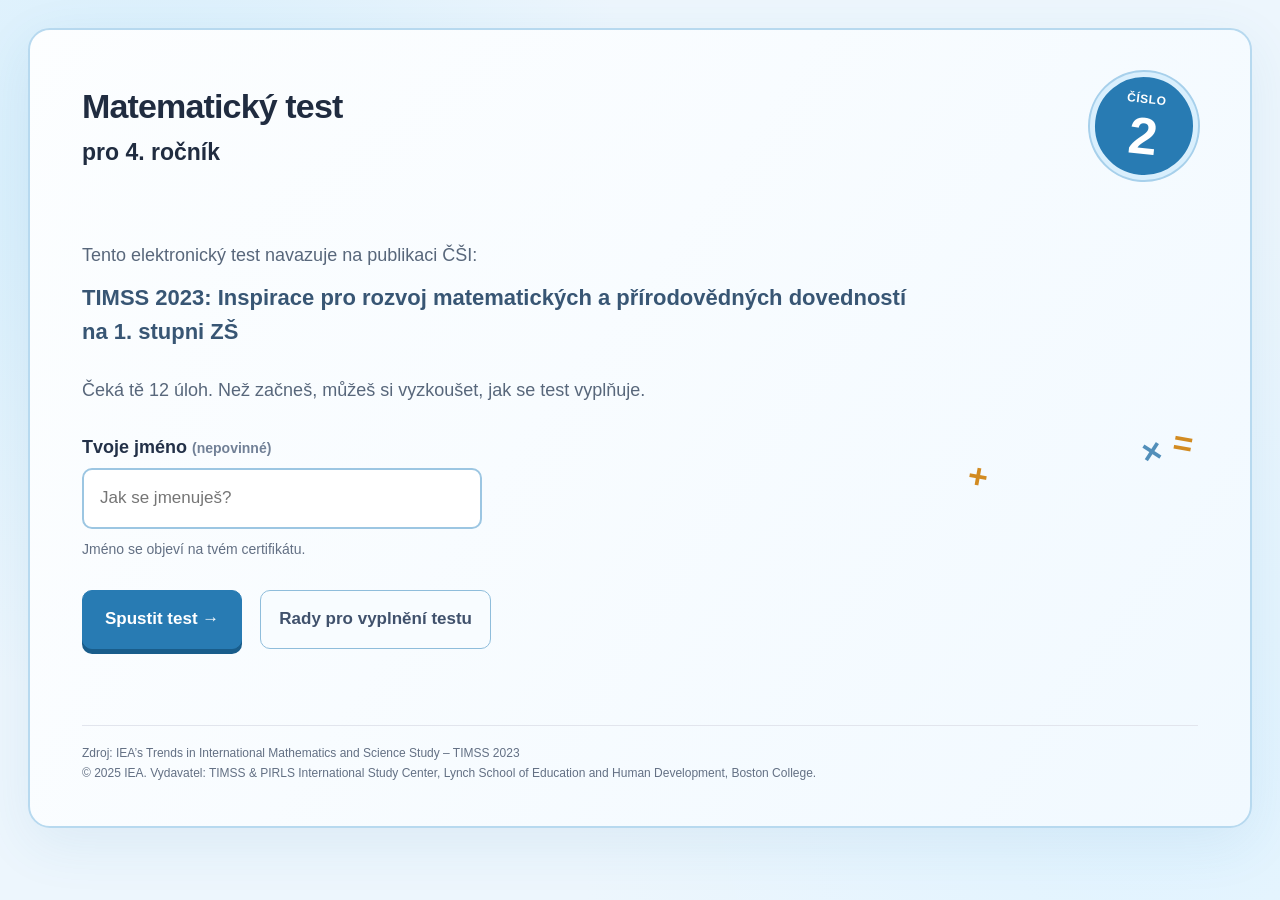
==== index.html @ 9079b196 "Publikovat matematický test 2 - verze 2 Úvod, 12 úloh, automatické vyhodnocení, upravený trénink, vy" ====
<!doctype html><html lang="cs"><head><meta charset="utf-8"><meta name="viewport" content="width=device-width,initial-scale=1"><title>Matematický test číslo 2 – úvod</title><link rel="stylesheet" href="common.css?v=2.1"><link rel="stylesheet" href="test.css?v=2.1"><link rel="stylesheet" href="v4.css?v=2.1"><link rel="stylesheet" href="v5.css?v=2.1"><link rel="stylesheet" href="v6.css?v=2.1"><link rel="stylesheet" href="v7.css?v=2.1"><link rel="stylesheet" href="test2.css?v=2.1"><link rel="stylesheet" href="v2.css?v=2.1"></head><body class="intro"><main class="start-card"><div class="intro-top"><div><h1>Matematický test<span class="grade-subtitle">pro 4. ročník</span></h1></div><span class="test-badge" aria-label="Test číslo 2"><span>ČÍSLO</span><strong>2</strong></span></div><div class="intro-content"><div><p class="intro-label">Tento elektronický test navazuje na publikaci ČŠI:</p><p class="publication-title">TIMSS 2023: Inspirace pro rozvoj matematických a přírodovědných dovedností na 1. stupni ZŠ</p><p class="lead">Čeká tě 12 úloh. Než začneš, můžeš si vyzkoušet, jak se test vyplňuje.</p><div class="name-entry"><label for="pupil-name">Tvoje jméno <span class="subtle">(nepovinné)</span></label><input id="pupil-name" type="text" maxlength="60" autocomplete="off" placeholder="Jak se jmenuješ?"><small>Jméno se objeví na tvém certifikátu.</small></div><div class="start-actions"><a class="primary" href="test.html">Spustit test →</a><a class="secondary" href="rady/index.html">Rady pro vyplnění testu</a></div></div><div class="intro-friend" aria-hidden="true"><span class="math-symbol symbol-plus">+</span><span class="math-symbol symbol-times">×</span><span class="math-symbol symbol-equals">=</span><img src="assets/zelvicka.png" alt=""></div></div><div class="source"><p>Zdroj: IEA’s Trends in International Mathematics and Science Study – TIMSS 2023<br>© 2025 IEA. Vydavatel: TIMSS &amp; PIRLS International Study Center, Lynch School of Education and Human Development, Boston College.</p></div></main><script src="profile.js?v=2.1"></script><script src="typography.js?v=2.1"></script></body></html>
---- common.css ----
:root{font-family:Arial,sans-serif;color:#233148;background:#f3f5fa;font-size:17px;--blue:#287bb3;--blue-dark:#185a86;--orange:#dd7b20;--unit:clamp(24px,3.1vw,42px)}*{box-sizing:border-box}body{margin:0;padding:0 28px 24px}button,input{font:inherit}button{cursor:pointer}button:disabled{cursor:not-allowed;opacity:.42}button:focus-visible,a:focus-visible,input:focus-visible,[tabindex]:focus-visible{outline:3px solid #e79523;outline-offset:4px}button{transition:background .15s,box-shadow .15s}button:hover:not(:disabled){filter:brightness(.96)}[hidden]{display:none!important}.masthead{max-width:1280px;margin:auto;min-height:92px;display:flex;align-items:center;justify-content:space-between;gap:16px}.brand{font-weight:750;color:#233148;text-decoration:none;font-size:21px;display:flex;gap:12px;align-items:center}.brand-mark{background:var(--blue);color:#fff;width:40px;height:40px;border-radius:12px;display:grid;place-items:center;font-size:27px}.practice{color:#637084;font-size:14px}.layout{max-width:1280px;margin:auto;display:grid;grid-template-columns:190px minmax(0,1fr);gap:24px}.rail-title{font-size:12px;letter-spacing:.1em;color:#788395;font-weight:bold}aside{padding:28px 12px}#steps{list-style:none;padding:0;margin:24px 0;display:grid;gap:12px}#steps button{display:flex;align-items:center;gap:12px;border:0;background:transparent;color:#667386;text-align:left;width:100%;padding:3px 0;font-size:14px;font-weight:bold}.circle{display:grid;place-items:center;flex-shrink:0;width:38px;height:38px;border:1px solid #cbd2df;background:#fff;border-radius:50%;font-size:16px}#steps button[aria-current=step]{color:var(--blue-dark)}#steps button[aria-current=step] .circle{background:var(--blue);border-color:var(--blue);color:white;box-shadow:0 0 0 5px #dceefb}.done .circle{background:#e8f4ee;border-color:#acd5be;color:#226342}.rail-note{font-size:13px;line-height:1.6;color:#788395;max-width:135px}.workspace{background:white;border:1px solid #dfe4ed;border-radius:22px;min-width:0;box-shadow:0 10px 40px #24324b08;overflow:hidden}main{min-height:570px;padding:44px 48px 36px;line-height:1.6}main:focus{outline:none}.eyebrow{color:var(--blue);font-size:13px;font-weight:bold;letter-spacing:.08em;text-transform:uppercase}h1{font-size:clamp(28px,3vw,37px);line-height:1.18;letter-spacing:-.025em;margin:12px 0 18px;color:#202c40}h2{font-size:21px;margin:8px 0 12px}p{margin:12px 0}.lead{font-size:19px;color:#58677b;max-width:670px}.welcome{display:grid;grid-template-columns:1.4fr 1fr;align-items:center;gap:20px;margin:24px 0}.welcome img{width:100%;max-width:290px;object-fit:contain}.welcome-list{padding-left:22px;color:#435168}.welcome-list li{padding:8px 0}.hint{background:#eef7fd;border-left:3px solid #80b9de;padding:14px 18px;border-radius:0 9px 9px 0;color:#355c77;font-size:15px;margin:22px 0}.exercise{border:1px solid #dce2eb;background:#fcfdff;border-radius:14px;padding:24px;margin-top:22px}.row{display:flex;gap:16px;align-items:center;flex-wrap:wrap}.clock{background:#25344c;color:white;padding:7px 14px;border-radius:8px;font:700 26px ui-monospace,monospace}.subtle{font-size:14px;color:#718096}.measure{width:calc(4 * var(--unit));height:20px;border-bottom:3px solid #287bb3;position:relative;margin:32px 0 16px 20px}.measure:before,.measure:after{content:'';position:absolute;bottom:-7px;height:12px;width:2px;background:#287bb3}.measure:before{left:0}.measure:after{right:0}.choice-group{display:grid;gap:12px;max-width:550px;border:0;padding:0;margin:18px 0}.choice-group legend{font-size:20px;font-weight:bold;padding-bottom:14px}.choice{cursor:pointer;border:2px solid #dce2eb;border-radius:10px;display:flex;gap:14px;align-items:center;padding:12px 16px;background:#fff}.choice:has(input:checked){border-color:var(--blue);background:#e6f3fc}.choice input{accent-color:var(--blue);width:20px;height:20px}.letter{font-weight:bold;color:var(--blue)}.primary,.secondary,.tool,.check{border-radius:10px;padding:11px 18px;border:1px solid #d7deea;background:#fff;color:#40516c;font-weight:bold}.primary,.check{background:var(--blue);border-color:var(--blue);color:white}.check{margin-top:16px}.secondary{background:white}.tool{font-size:14px;padding:10px 12px}.tool[aria-pressed=true]{background:#e4f2fc;border-color:#83b6d7;color:var(--blue-dark)}footer{border-top:1px solid #edf0f5;padding:20px 24px;display:flex;justify-content:space-between;gap:20px;background:#fafbfe;flex-wrap:wrap}.tools,.navigation{display:flex;gap:9px;align-items:center}.feedback{min-height:30px;margin:14px 0 0;font-weight:bold;font-size:15px;color:#3e7656}.feedback.error{color:#9b5618}.answer-wrap{display:flex;gap:15px;align-items:center;flex-wrap:wrap;margin:20px 0}.answer-box{min-width:150px;min-height:66px;border:2px solid #82b7d9;border-radius:10px;background:white;display:inline-flex;align-items:center;justify-content:center;padding:6px 12px}.answer-box:focus-within{border-color:var(--blue);box-shadow:0 0 0 3px #e4f2fc}.answer-box input{border:0;background:transparent;text-align:center;width:118px;font-size:26px;color:#24324b;outline:none;padding:5px}.answer-box input:focus{background:#edf7fe;border-radius:4px}.fraction{display:inline-flex;flex-direction:column;align-items:center;vertical-align:middle;font-size:23px;line-height:1.1;text-align:center;margin:0 5px}.fraction>span:first-child{border-bottom:2px solid currentColor;min-width:24px;padding:0 5px 4px}.fraction>span:last-child{padding-top:4px}.fraction-editor{display:flex;flex-direction:column}.fraction-editor input{height:37px;width:84px;font-size:23px;border-radius:0}.fraction-editor input:first-child{border-bottom:2px solid #27354b}.floating{position:fixed;z-index:20;border:1px solid #9abfd8;border-radius:13px;box-shadow:0 15px 40px #23314830;background:white}.floating-head{display:flex;justify-content:space-between;background:#e7f3fc;border-radius:13px 13px 0 0}.floating-head button{border:0;background:transparent;color:#245879;padding:10px;font-weight:bold;font-size:14px}.drag-handle{flex:1;text-align:left;cursor:move;touch-action:none}.floating-head>button:last-child{font-size:22px;padding:3px 13px}.keypad{width:270px;right:28px;top:220px}#pad-target{font-size:13px;margin:10px 15px;color:#657286}#keys{display:grid;grid-template-columns:repeat(4,1fr);gap:7px;padding:0 12px 12px}#keys button{border:1px solid #d4d9e4;background:#fafbfe;border-radius:8px;height:49px;font-size:24px;font-weight:bold;color:#2a3650}#keys button[data-key=ok]{grid-column:span 2;background:var(--blue);color:white;border-color:var(--blue)}#keys button[data-key=fraction]{font-size:20px}.ruler{width:calc(var(--unit) * 10.47619);left:36%;top:270px;background:#fffcf0eb;border-color:#d5b870}.ruler .floating-head{background:#fbefcc}.ruler .floating-head button{color:#685024}#ruler-body{transform-origin:center;touch-action:none;background:#fff3cde0;border:1px solid #d5b870;border-radius:4px}#ruler-scale{width:100%;display:block;overflow:visible}.ruler-controls{display:flex;align-items:center;gap:8px;padding:9px;background:#fffdf5;border-radius:0 0 13px 13px;font-size:12px}.ruler-controls label{display:flex;align-items:center;gap:6px;flex:1}.ruler-controls input{min-width:40px;width:100%;accent-color:#aa761c}.ruler-controls button{border:0;background:transparent;font-size:22px}.snail-exercise{margin-top:15px}.snail-line{position:relative;height:260px;max-width:670px;touch-action:pan-y}.track{position:absolute;left:4%;width:92%;top:108px;height:50px;overflow:visible}.drop-point{cursor:pointer}.drop-point .hit{fill:transparent}.drop-point:hover .hit,.drop-point:focus .hit{fill:#e4f2fc;stroke:#5e9fc9;stroke-width:2}.snail{position:absolute;width:96px;height:82px;border:2px solid transparent;border-radius:12px;background:transparent;touch-action:none;padding:0;cursor:grab;z-index:2;transform:translateX(-50%)}.snail img{height:64px;width:96px;object-fit:contain;pointer-events:none;display:block}.snail span{position:absolute;right:-3px;top:0;background:#fff;border:1px solid #c9cfda;border-radius:50%;width:25px;height:25px;display:grid;place-items:center;font-weight:bold;color:#25344c;font-size:14px}.snail.selected{border-color:#66a3cb;background:#eaf6ff66}.snail.dragging{cursor:grabbing;z-index:25;box-shadow:0 6px 25px #23314820}.snail[data-snail=S]{top:12px}.snail[data-snail=T]{top:173px}.star{color:#d89522}.drag-status{font-size:14px;color:#657286;min-height:22px}.finish-mark{display:grid;place-items:center;width:68px;height:68px;background:#e2f2fc;color:var(--blue);border-radius:50%;font-size:32px;margin:14px 0 22px}.summary-list{padding-left:23px;line-height:2}.sr-only{position:absolute;width:1px;height:1px;padding:0;margin:-1px;overflow:hidden;clip:rect(0,0,0,0);white-space:nowrap;border:0}@media(max-width:800px){body{padding:0 12px 16px}.masthead{min-height:80px}.practice{display:none}.layout{grid-template-columns:60px minmax(0,1fr);gap:8px}aside{padding:22px 5px}.rail-title,.rail-note,.step-name{display:none}#steps{margin:0;gap:17px}#steps button{justify-content:center}.circle{width:35px;height:35px}main{padding:26px 22px;min-height:540px}.welcome{grid-template-columns:1fr}.welcome img{max-width:180px;margin:auto}.welcome-list{font-size:16px}.lead{font-size:17px}footer{padding:14px;gap:12px}.tool span{display:none}.tool{font-size:23px;padding:7px 13px}.primary,.secondary{padding:10px 12px;font-size:15px}.exercise{padding:16px}.ruler{left:90px;top:220px}.keypad{right:10px;top:185px;width:246px}.snail{width:75px}.snail img{width:75px}.snail-line{height:270px}.brand{font-size:17px}.brand-mark{width:33px;height:33px}}@media(prefers-reduced-motion:reduce){*{transition:none!important}} 

/* Pravítko je přímo nástroj, bez vnějšího panelu. */
.ruler{background:#fff0b8e8;border:1px solid #c2a251;border-radius:5px;box-shadow:0 4px 12px #23314824;transform-origin:center;touch-action:none;user-select:none}
#ruler-scale{cursor:move;touch-action:none}
.ruler>button{position:absolute;bottom:3px;border:0;background:#ead492;color:#584823;border-radius:4px;width:27px;height:25px;line-height:1;font-size:22px;padding:0;touch-action:none}
#ruler-rotate{left:6px;cursor:grab}#ruler-close{right:6px}
.fraction-icon{display:inline-flex;flex-direction:column;align-items:center;justify-content:center;width:25px;height:34px;gap:3px;vertical-align:middle;color:inherit}
.fraction-icon>span{display:block;width:12px;height:10px;border:1.5px solid currentColor;border-radius:1px;background:#edf0f8}
.fraction-icon>i{display:block;width:23px;height:2px;min-height:2px;background:currentColor}
.inline-key{display:inline-flex;align-items:center;justify-content:center;padding:4px 8px;border:1px solid #b8bfd0;border-radius:7px;background:#fafbfe;vertical-align:middle;margin:2px 5px;color:#2a3650}
#keys button[data-key=fraction]{display:flex;align-items:center;justify-content:center}
---- test.css ----
.intro{padding:50px 22px}.start-card{max-width:940px;margin:auto;padding:54px;background:#fff;border:1px solid #dfe4ed;border-radius:22px;min-height:0}.start-card h1{font-size:clamp(28px,3vw,39px);max-width:790px}.intro-label{margin-top:25px;color:#58677b}.start-actions{display:flex;flex-wrap:wrap;gap:16px;margin:35px 0 20px}.start-actions a,.result-actions a{text-decoration:none;display:inline-block}.source{border-top:1px solid #e2e5ed;margin-top:46px;padding-top:23px;font-size:12px;color:#6c7686;line-height:1.6}.question-header{display:flex;justify-content:space-between;align-items:center;gap:12px}.qid{font-size:12px;color:#7d8898}.task-heading{font-size:28px}#timer{font:700 21px ui-monospace,monospace;color:#185a86;margin-left:8px}#steps{gap:7px;margin:15px 0}#steps .circle{width:34px;height:34px}#steps button{font-size:13px}.options{display:grid;gap:12px;margin:22px 0;max-width:590px}.choice .bubble{font-weight:bold;color:#287bb3;min-width:22px}.choice input{flex-shrink:0}.choice:has(input:checked){background:#e5f3fd}.frac{display:inline-flex;flex-direction:column;vertical-align:middle;text-align:center;line-height:1.1;font-size:23px;margin:0 5px}.frac span:first-child{border-bottom:2px solid;padding-bottom:4px}.frac span:last-child{padding-top:4px}.cards{display:flex;gap:7px;margin:20px 0}.cards span{padding:13px;border:1px solid #bec7d7;border-radius:5px}.figure{display:block;max-width:100%;object-fit:contain}.angles{width:200px;margin:12px auto 20px}.box{width:100px;margin:12px auto}.fruit{width:514px;margin:18px 0}.nets img{max-width:100%;width:200px}.nets .choice>span:last-child{min-width:0}.angle-table{border-collapse:collapse;width:100%;margin:22px 0}.angle-table th{font-size:14px;padding:10px}.angle-table td{padding:5px;text-align:center}.angle-table .choice{padding:10px;justify-content:center;gap:6px}.example{background:#eef0f6}.example .bubble{display:block;color:#185a86}.sub{color:#287bb3;font-size:21px;margin-right:8px}textarea{display:block;font:inherit;width:100%;max-width:480px;min-height:115px;border:2px solid #82b7d9;border-radius:10px;padding:12px;resize:vertical;margin-top:10px}.test-note{text-align:center;color:#758194;font-size:13px}.test-snail-board{position:relative;width:100%;max-width:760px;margin:20px auto}.test-snail-board svg{display:block;width:100%;height:auto}.test-snail{position:absolute;width:100px;height:86px;transform:translateX(-50%);padding:0;background:transparent;border:2px solid transparent;border-radius:10px;touch-action:none;cursor:grab;z-index:2}.test-snail img{width:100%;height:100%;object-fit:contain;pointer-events:none}.test-snail span{position:absolute;right:0;top:0;background:#fff;border:1px solid #bbc5d3;border-radius:50%;width:25px;height:25px;display:grid;place-items:center;font-weight:bold;color:#30425b}.test-snail.selected{border-color:#78acd1;background:#e8f5ff55}.test-snail.dragging{z-index:30;cursor:grabbing;background:#e8f5ff88}.test-snail:disabled{opacity:1}.test-point{cursor:pointer}.test-point:hover circle:first-child,.test-point:focus circle:first-child{fill:#c8e7fb80;stroke:#528fba;stroke-width:2}.review-answer{margin-top:28px;border-left:4px solid #6d997d;background:#f0f8f3;padding:18px;border-radius:0 10px 10px 0}.percent{font-size:62px;font-weight:bold;color:#287bb3}.result-stats{display:flex;gap:30px;flex-wrap:wrap}.result-table{width:100%;border-collapse:collapse;margin:24px 0}.result-table td,.result-table th{border-bottom:1px solid #e3e7ef;padding:9px;text-align:left}.result-table button{font-size:14px;padding:6px 10px}dialog{max-width:520px;border:1px solid #95bddb;border-radius:18px;padding:28px;color:#26324a}dialog::backdrop{background:#1b223966}.navigation{flex-wrap:wrap}#finish{font-size:14px}#pad-toggle{font-size:14px}.keypad{z-index:50}#question{min-height:600px}.result-actions{margin-top:20px}@media(max-width:800px){.intro{padding:20px 12px}.start-card{padding:28px 22px}.masthead .practice{display:block;font-size:12px}.masthead{flex-wrap:wrap;padding:12px 0}.brand{font-size:16px}#question{padding:25px 18px}.angle-table th{font-size:12px;padding:5px}.angle-table .choice{padding:5px;gap:2px}.angle-table input{width:16px;height:16px}.test-snail{width:70px;height:60px}.cards{gap:3px}.cards span{padding:9px}.test-snail-board{min-width:300px}.task-heading{font-size:24px}#question{overflow-x:auto}.navigation{gap:6px}.result-stats{gap:4px}.source{font-size:12px}}@media print{body{padding:0;background:white}.masthead,aside,footer,.test-note,.floating,dialog,.result-actions,.result-table button{display:none!important}.layout{display:block}.workspace{border:0;box-shadow:none}#question{padding:0;min-height:0}.result-table td,.result-table th{font-size:12px;padding:5px}.percent{font-size:40px}.result{break-inside:avoid}}
.intro{background:radial-gradient(circle at 10% 20%,#d5eefc 0,transparent 38%),radial-gradient(circle at 90% 85%,#e0f3ff 0,transparent 42%),#edf6fd;min-height:100vh;padding:30px 22px}.start-card{max-width:1100px;padding:32px 42px;background:linear-gradient(125deg,#ffffffeb,#f1f9ff);border:2px solid #b7d9ef;box-shadow:0 16px 55px #2b75a817;position:relative;overflow:hidden}.intro-top{display:flex;justify-content:space-between;align-items:center;gap:18px}.test-badge{width:116px;height:116px;border-radius:50%;background:#287bb3;color:white;display:flex;flex-direction:column;justify-content:center;align-items:center;border:6px solid #d9effd;box-shadow:0 0 0 2px #a7d0eb;flex-shrink:0;transform:rotate(6deg)}.test-badge>span{font-size:12px;font-weight:bold;letter-spacing:.05em}.test-badge strong{font-size:57px;line-height:1.05}.intro-content{display:grid;grid-template-columns:minmax(0,1fr) 230px;align-items:center;gap:26px}.start-card h1{font-size:clamp(27px,2.7vw,36px)}.intro-label{margin-top:10px}.intro-friend{position:relative;padding-top:35px}.intro-friend img{width:100%;display:block;transform:rotate(-5deg)}.math-symbol{position:absolute;color:#528fba;font-size:34px;font-weight:bold}.symbol-plus{left:4%;top:5px;color:#d28b21;transform:rotate(10deg)}.symbol-times{right:15%;top:-20px;transform:rotate(-12deg)}.symbol-equals{right:2%;bottom:-18px;color:#d28b21;transform:rotate(10deg)}.source{margin-top:30px;padding-top:18px}.start-actions{margin-top:27px;gap:12px}.start-actions .primary{box-shadow:0 5px 0 #195d8b;padding:14px 22px}.start-actions .secondary{background:#f8fcff;border-color:#8fbddb;padding:14px 18px}.small-test-number{background:#e2f2fc;border-radius:15px;padding:4px 9px;color:#185a86;font-size:14px}.results-view .layout{display:block;max-width:1100px}.results-view aside,.results-view footer,.results-view .test-note{display:none}.results-view .masthead{min-height:65px;max-width:1100px}.results-view #question{padding:22px 28px;min-height:0;overflow:visible}.result-top{display:flex;justify-content:space-between;align-items:center;gap:20px}.result-top h1{font-size:26px;margin:8px 0 10px;max-width:560px}.result-numbers{display:flex;align-items:center;gap:17px;flex-shrink:0}.result-numbers .percent{font-size:43px;line-height:1.1}.result-numbers b{font-size:17px}.results-hint{font-size:14px;color:#657589;margin:8px 0 14px}.result-grid{display:grid;grid-template-columns:repeat(2,minmax(0,1fr));gap:8px 14px}.result-item{border:1px solid #d5e1eb;border-radius:10px;background:#fbfdff;display:flex;align-items:center;justify-content:space-between;text-align:left;padding:9px 12px;gap:10px;min-height:51px;color:#26394e;font-size:14px}.result-item:hover{border-color:#74acd1;background:#f0f8fe}.result-question{display:flex;align-items:center;gap:10px;font-weight:bold;white-space:nowrap}.result-index{width:27px;height:27px;background:#e6f2fa;color:#1f6390;border-radius:50%;display:grid;place-items:center}.result-detail{margin-left:auto;display:flex;align-items:center;gap:7px;flex-wrap:wrap;justify-content:flex-end}.status{display:inline-block;padding:4px 9px;border-radius:7px;border:1.5px solid;font-size:13px;font-weight:bold;white-space:nowrap}.status.correct{color:#246340;border-color:#4f956c;background:#edf8f0}.status.incorrect{color:#a33333;border-color:#cb6868;background:#fff1f1}.status.partial{color:#7e590d;border-color:#c69a3a;background:#fff8e6}.sub-results{display:flex;gap:5px;font-size:12px}.sub-results>span{border:1px solid;border-radius:4px;padding:1px 4px}.sub-results .correct{color:#246340}.sub-results .incorrect{color:#a33333}.item-points{font-weight:bold;white-space:nowrap;margin-left:3px}.result-actions{margin-top:18px;gap:10px}.result-actions .primary,.result-actions .secondary{padding:9px 14px;font-size:14px}@media(max-width:900px){.intro-content{grid-template-columns:1fr 150px}.result-item{padding:8px;gap:6px}.result-question{gap:6px}.result-index{display:none}.result-detail{gap:4px}.status{font-size:12px;padding:3px 6px}}@media(max-width:650px){.start-card{padding:24px}.test-badge{width:88px;height:88px;border-width:4px}.test-badge strong{font-size:43px}.test-badge>span{font-size:10px}.intro-content{grid-template-columns:1fr}.intro-friend{max-width:160px;justify-self:center;padding:10px}.start-card h1{font-size:27px}.intro-friend .math-symbol{font-size:24px}.result-top{align-items:flex-start;flex-direction:column;gap:4px}.result-top h1{font-size:23px}.result-grid{grid-template-columns:1fr}.results-view #question{padding:20px 15px}.result-index{display:grid}.result-question{gap:10px}.result-numbers .percent{font-size:35px}.status{font-size:13px}.source{margin-top:24px}.result-actions{align-items:stretch;flex-direction:column}}@media print{.results-view .masthead{display:none}.results-view #question{padding:0}.result-grid{grid-template-columns:repeat(2,minmax(0,1fr));gap:6px}.result-item{break-inside:avoid;font-size:12px;padding:7px;min-height:0}.status{font-size:11px}.result-index{display:none}.result-top h1{font-size:22px}.result-actions,.results-hint{display:none!important}.status{print-color-adjust:exact;-webkit-print-color-adjust:exact}}
---- v4.css ----
.name-entry{margin:20px 0}.name-entry label{display:block;font-weight:bold}.name-entry input{width:min(100%,340px);padding:11px 14px;border:2px solid #9cc6e2;border-radius:10px;margin-top:6px;background:#fff}.name-entry small{display:block;color:#637084;font-size:13px;margin-top:5px}
.pad-help{font-size:12px;line-height:1.4;margin:2px 13px 12px;color:#40516c}.pad-help .fraction-icon{width:17px;height:24px}.pad-help .fraction-icon span{width:11px;height:7px}#keys button[data-key=clear]{font-size:12px;grid-column:span 2;height:34px}#keys button[data-key=ok]{grid-column:span 2}
.track-snail.unplaced:not(.dragging) .snail-arrow{visibility:hidden}
.snail-track{position:relative;width:100%;max-width:850px;margin:12px auto;aspect-ratio:560/340;user-select:none}.snail-track>svg{display:block;width:100%;height:100%;overflow:visible}.landing{fill:#eef8ff;stroke:#9ac4df;stroke-width:1;stroke-dasharray:3 3}.landing.T{fill:#fff5ec;stroke:#e3b48f}.landing.candidate{fill:#b4e1ff;stroke:#14639b;stroke-width:3;stroke-dasharray:none}.landing.T.candidate{fill:#ffd6b4;stroke:#b35d25}.landing-control{position:absolute;transform:translate(-50%,-50%);width:7.14%;height:20%;padding:0;border:0;border-radius:10px;background:transparent}.landing-control:hover,.landing-control:focus-visible{background:#70b8e433}.landing-control.T:hover,.landing-control.T:focus-visible{background:#e79b5033}.track-snail{position:absolute;transform:translate(-50%,-50%);width:9%;height:20%;border:0;border-radius:10px;padding:0;background:transparent;cursor:grab;touch-action:none;z-index:3}.track-snail img{width:100%;height:100%;object-fit:contain;pointer-events:none}.snail-letter{position:absolute;right:0;top:0;font-size:12px;font-weight:bold;background:white;border:1px solid #a9bfd0;border-radius:50%;width:18px;height:18px;display:grid;place-items:center}.track-snail.dragging{cursor:grabbing;z-index:4;filter:drop-shadow(0 3px 4px #2346)}.snail-arrow{position:absolute;width:40%;height:47%;left:30%;stroke:#287bb3;stroke-width:2.5;fill:none;pointer-events:none}.S .snail-arrow{top:100%}.T .snail-arrow{bottom:100%;stroke:#b6602f}.track-snail:disabled{opacity:1}.landing-control:disabled{opacity:1}
.snail-help{display:flex;align-items:center;gap:12px;border:2px solid #94c7e7;border-radius:14px;background:#f0f9ff;color:#205477;padding:8px 18px;font-weight:bold;margin:20px 0}.snail-help img{width:75px;height:58px;object-fit:contain}.lesson-dialog{max-width:850px;width:calc(100% - 30px);max-height:90vh;overflow:auto}.lesson-close{float:right}.lesson-content{clear:both;line-height:1.55}.lesson-content h2{font-size:25px;color:#185a86}.lesson-content svg{max-width:100%;height:auto}.lesson-panels{display:grid;grid-template-columns:repeat(3,1fr);gap:12px}.lesson-card{border-radius:15px;padding:15px;background:#eef8ff;border:1px solid #c4e0f3;text-align:center}.lesson-card h3{font-size:17px;margin:5px 0}.lesson-card p{font-size:15px}.big-number{font-size:46px;letter-spacing:.12em;font-weight:bold;text-align:center}.hundreds{color:#9c4714;background:#ffdeb2;border-radius:8px;padding:2px 8px}.number-stones{display:flex;gap:8px;flex-wrap:wrap;margin:14px 0}.number-stones span{padding:10px;border:2px solid #d1d9e4;border-radius:14px;font-weight:bold;background:#fff}.number-stones .even{background:#ddf2e6;border-color:#82b89a;color:#1c5d38}.lesson-answer{padding:14px;background:#e7f4eb;border-radius:12px;color:#215739}.pairs{font-size:27px;letter-spacing:5px}.certificate{display:none}
@media(max-width:650px){.lesson-panels{grid-template-columns:1fr}.lesson-card svg{max-height:140px}.snail-letter{font-size:10px;width:15px;height:15px}.snail-track{min-width:290px}.snail-help{font-size:14px}}
@media print{
 @page{size:A4 portrait;margin:14mm}
 html,body{background:white!important;margin:0!important;padding:0!important;font-family:Arial,sans-serif;color:#233148}
 body>*:not(#certificate){display:none!important}
 #certificate{display:block!important;box-sizing:border-box;width:100%;height:265mm;max-height:265mm;padding:13mm 12mm;border:2px solid #287bb3;border-radius:0;overflow:visible;background:white;break-inside:avoid;print-color-adjust:exact;-webkit-print-color-adjust:exact;text-align:center}
 .cert-top{font-size:13pt;color:#287bb3;letter-spacing:2px;text-transform:uppercase}.cert-title{font-size:38pt;color:#185a86;margin:8mm 0 2mm;font-weight:bold}.cert-subtitle{font-size:18pt;margin:0 0 5mm}.cert-snail{width:44mm;height:35mm;object-fit:contain;margin:2mm auto}.cert-name{font-size:23pt;line-height:1.2;overflow-wrap:anywhere;max-width:150mm;margin:4mm auto 2mm;min-height:12mm}.cert-name.blank{border-bottom:1px dashed #7794ad;width:125mm}.cert-label{font-size:11pt;color:#607489}.cert-stats{display:flex;justify-content:center;gap:13mm;margin:7mm 0;padding:5mm 0;border-top:1px solid #b8d6ea;border-bottom:1px solid #b8d6ea}.cert-stats strong{display:block;font-size:25pt;color:#185a86}.cert-stats span{font-size:11pt}.cert-grade{font-size:20pt;font-weight:bold;margin:5mm 0}.cert-message{font-size:12pt;line-height:1.5;max-width:140mm;margin:4mm auto}.cert-bottom{margin-top:8mm;font-size:11pt;color:#526c82}.cert-stars{font-size:22pt;color:#cb9226;letter-spacing:10px;margin-top:6mm}
}

@media screen {
body.certificate-preview{padding:24px;background:#eaf3fa}.certificate-preview>*:not(#certificate):not(#certificate-tools){display:none!important}#certificate-tools{max-width:182mm;margin:0 auto 20px}#certificate-tools button{margin:0 10px 10px 0}
 .certificate-preview #certificate{display:block!important;box-sizing:border-box;width:182mm;max-width:100%;height:auto;min-height:265mm;padding:13mm 12mm;border:2px solid #287bb3;border-radius:0;overflow:visible;background:white;break-inside:avoid;text-align:center}
 .cert-top{font-size:13pt;color:#287bb3;letter-spacing:2px;text-transform:uppercase}.cert-title{font-size:38pt;color:#185a86;margin:8mm 0 2mm;font-weight:bold}.cert-subtitle{font-size:18pt;margin:0 0 5mm}.cert-snail{width:44mm;height:35mm;object-fit:contain;margin:2mm auto}.cert-name{font-size:23pt;line-height:1.2;overflow-wrap:anywhere;max-width:150mm;margin:4mm auto 2mm;min-height:12mm}.cert-name.blank{border-bottom:1px dashed #7794ad;width:125mm}.cert-label{font-size:11pt;color:#607489}.cert-stats{display:flex;justify-content:center;gap:13mm;margin:7mm 0;padding:5mm 0;border-top:1px solid #b8d6ea;border-bottom:1px solid #b8d6ea}.cert-stats strong{display:block;font-size:25pt;color:#185a86}.cert-stats span{font-size:11pt}.cert-grade{font-size:20pt;font-weight:bold;margin:5mm 0}.cert-message{font-size:12pt;line-height:1.5;max-width:140mm;margin:4mm auto}.cert-bottom{margin-top:8mm;font-size:11pt;color:#526c82}.cert-stars{font-size:22pt;color:#cb9226;letter-spacing:10px;margin-top:6mm}
.certificate-preview #certificate{margin:auto;box-shadow:0 8px 35px #1c507b1a}.cert-name{overflow-wrap:anywhere}
}
---- v5.css ----
/* Version 5: use available space without clipping content or shrinking controls. */
@media screen {
 body{padding-bottom:16px}.masthead{min-height:64px}.layout{gap:20px}main,#question{min-height:0;padding:26px 32px;line-height:1.5}footer{padding:14px 22px;gap:12px}
 aside{padding-top:20px}.task-heading{margin:9px 0 14px}.test-note{margin:10px 0 0}
 .intro{padding:24px 22px}.start-card{padding:26px 36px;max-width:1100px}.start-card h1{font-size:34px;margin:0 0 5px}.intro-year{margin:0;color:#58677b;font-size:17px}.test-badge{width:94px;height:94px;border-width:5px}.test-badge strong{font-size:46px}.intro-content{grid-template-columns:minmax(0,1fr) 190px;gap:30px;margin-top:15px}.intro-label{font-size:15px;margin:0 0 6px}.publication-title{font-size:18px;font-weight:bold;line-height:1.45;margin:0 0 20px;color:#385674}.start-card .lead{font-size:17px;line-height:1.5;margin:0 0 16px}.name-entry{margin:16px 0}.name-entry label{font-size:16px}.name-entry input{padding:10px 12px}.start-actions{margin:20px 0 8px;gap:12px}.source{margin-top:20px;padding-top:12px;font-size:12px;line-height:1.55;color:#637084}.source p{margin:0}.intro-friend{padding-top:12px}
 .tutorial #content{padding:22px 30px}.tutorial h1{font-size:30px;margin:8px 0 12px}.tutorial .lead{font-size:17px;margin:10px 0;line-height:1.5}.tutorial .exercise{padding:16px 20px;margin-top:14px}.tutorial .hint{margin:14px 0 0;padding:10px 14px}.tutorial .check{margin-top:8px}.tutorial .feedback{margin:8px 0 0;min-height:24px}.tutorial .choice-group{grid-template-columns:repeat(2,minmax(0,1fr));max-width:none;gap:10px;margin:0 0 6px}.tutorial .choice-group legend{padding-bottom:12px}.tutorial .choice{min-height:48px;padding:10px 14px}.tutorial .answer-wrap{margin:12px 0}.tutorial .welcome{margin:14px 0}.tutorial .welcome img{max-width:210px}.tutorial .welcome-list li{padding:5px 0}.tutorial .summary-list{line-height:1.7}.tutorial .finish-mark{width:48px;height:48px;margin:10px 0;font-size:26px}
 .tutorial #content[data-step="4"] .exercise{max-width:540px}.tutorial #content[data-step="4"] .hint{font-size:15px;line-height:1.5}.tutorial #content[data-step="4"] .inline-key{padding:1px 6px}.tutorial #content[data-step="4"] .lead{max-width:720px}
 .tutorial #content[data-step="5"] .snail-track{max-width:455px;margin:0 auto}.tutorial .snail-exercise>p:first-child{margin:0}.tutorial .drag-status{margin:0;font-size:13px}.tutorial #content[data-step="5"] .exercise{padding:12px 18px}.tutorial #content[data-step="5"] .lead{margin:8px 0}.tutorial #content[data-step="5"] .subtle{line-height:1.4;margin:10px 0 0}.tutorial #content[data-step="5"] .check{margin-top:5px}
 #question[data-page="8"] .snail-track{max-width:560px;margin:0 auto}#question[data-page="8"] p{margin:10px 0}#question[data-page="8"] .subtle{line-height:1.4}
 .lesson-dialog{padding:20px 24px;max-height:calc(100dvh - 32px)}.lesson-close{position:sticky;top:0;z-index:2;background:#fff}.lesson-content{line-height:1.45}.lesson-content h2{margin:8px 0 12px}.lesson-content p{margin:10px 0}.lesson-answer{padding:12px}.lesson-panels .lesson-card{padding:12px}
 .juice-steps{display:grid;grid-template-columns:repeat(3,minmax(0,1fr));gap:16px;margin:18px 0}.juice-step{position:relative;background:#fff8e9;border:1px solid #edd19e;border-radius:14px;padding:12px;text-align:center}.juice-step:not(:last-child)::after{content:'→';position:absolute;right:-16px;top:48%;color:#866328;font-size:22px;z-index:1}.juice-step h3{font-size:17px;line-height:1.4;min-height:48px;margin:0 0 8px}.juice-equation{display:flex;align-items:center;justify-content:center;gap:4px;min-height:174px}.juice-jug{width:84px;flex:0 1 84px;min-width:0;height:160px!important}.juice-sign{font-size:24px;color:#936725}.juice-step p{font-size:15px}.juice-step .frac{font-size:21px}
}
@media screen and (min-width:1000px){
 #question[data-page="8"]{padding-top:22px;padding-bottom:18px}#question[data-page="8"] p{margin:6px 0}
 .test-page aside{padding-top:16px;padding-bottom:12px}.test-page #steps{gap:4px;margin:12px 0}.test-page .rail-note{margin-bottom:0}
 .angle-layout{display:grid;grid-template-columns:220px minmax(0,1fr);gap:22px;align-items:center}.angle-table{margin:8px 0}.angle-layout .angles{margin:10px auto}.angle-layout p{font-size:15px}
 .nets.options{grid-template-columns:repeat(2,minmax(0,1fr));max-width:670px;gap:10px}.nets .choice{padding:8px 12px}.nets img{max-height:145px;object-fit:contain}
 .snail-task-layout{display:grid;grid-template-columns:minmax(0,1.4fr) minmax(270px,1fr);align-items:center;gap:20px}.snail-task-layout>div{min-width:0}.snail-task-layout>div:last-child p{font-size:16px}.snail-task-layout>div:last-child p+p{margin-top:20px!important}
 .tutorial #content[data-step="4"] .exercise{display:grid;grid-template-columns:1fr 1fr;align-items:center;gap:8px 16px;max-width:600px}
 .tutorial #content[data-step="4"] .exercise h2{margin:0}.tutorial #content[data-step="4"] .exercise .answer-wrap{margin:0}.tutorial #content[data-step="4"] .exercise>p:not(.feedback){grid-column:1/-1;margin:2px 0}.tutorial #content[data-step="4"] .check{justify-self:start}.tutorial #content[data-step="4"] .feedback{font-size:14px}
 .tutorial #content[data-step="5"] .snail-exercise{display:grid;grid-template-columns:230px minmax(0,1fr);gap:8px 16px;align-items:center}
 .tutorial #content[data-step="5"] .snail-track{grid-column:2;grid-row:1/5;max-width:560px!important}.tutorial #content[data-step="5"] .snail-exercise>p:first-child{grid-column:1}.tutorial #content[data-step="5"] .drag-status{grid-column:1}.tutorial #content[data-step="5"] .check{grid-column:1;justify-self:start}.tutorial #content[data-step="5"] .feedback{grid-column:1;align-self:start}
}
@media screen and (min-width:1100px) and (max-height:780px){
 .masthead{min-height:56px}.tutorial #content{padding:18px 26px}.tutorial h1{font-size:28px}.tutorial .exercise{margin-top:10px}.tutorial .hint{margin-top:10px}.tutorial #content[data-step="5"] .snail-track{max-width:415px}.tutorial #content[data-step="5"] .feedback{margin-top:4px;min-height:22px}footer{padding:12px 20px}
}
@media screen and (max-width:800px){
 .intro{padding:16px 12px}.start-card{padding:22px}.start-card h1{font-size:28px}.intro-content{grid-template-columns:1fr}.intro-friend{display:none}.test-badge{width:80px;height:80px}.test-badge strong{font-size:38px}.start-actions{gap:12px}.start-actions a{flex:1;text-align:center}.masthead{min-height:64px}main,#question,.tutorial #content{padding:22px 18px}.tutorial h1{font-size:27px}.tutorial .choice-group{grid-template-columns:1fr}.tutorial .exercise{padding:14px}.tutorial #content[data-step="5"] .snail-track{min-width:0}.juice-steps{grid-template-columns:1fr}.juice-step h3{min-height:0}.juice-step:not(:last-child)::after{content:'↓';right:48%;top:auto;bottom:-21px}.juice-equation{min-height:155px}.lesson-dialog{padding:16px}.source{font-size:12px}.tutorial .welcome{grid-template-columns:1fr}.tutorial .welcome img{max-width:150px}
}
@media screen and (min-width:1000px) and (max-height:780px){.tutorial #content[data-step="5"] .snail-track{max-width:500px!important}}
---- v6.css ----
/* Comfortable reading and large targets take priority over avoiding scrolling. */
@media screen{
 .intro{padding:28px}.start-card{max-width:1240px;min-height:min(800px,calc(100vh - 56px));padding:42px 52px;display:flex;flex-direction:column;justify-content:space-between;gap:26px;line-height:1.7}.start-card h1{font-size:34px;line-height:1.3;margin:0}.intro-content{grid-template-columns:minmax(0,1fr) 240px;gap:50px;margin:0}.intro-label,.publication-title,.start-card .lead,.name-entry label{font-size:18px;line-height:1.7}.intro-label{margin:0 0 10px}.publication-title{margin:0 0 26px}.start-card .lead{margin:0 0 26px}.name-entry{margin:24px 0}.name-entry input{padding:14px 16px;width:min(100%,400px)}.name-entry small{font-size:14px;margin-top:9px}.start-actions{margin:28px 0 8px;gap:18px}.source{margin-top:8px;padding-top:18px;line-height:1.65}.test-badge{width:108px;height:108px}.test-badge strong{font-size:52px}
 .tutorial .choice-group{grid-template-columns:1fr;max-width:620px;gap:10px}.tutorial .choice{min-height:52px}.tutorial #content[data-step="5"] .snail-exercise{display:block;padding:24px}.tutorial #content[data-step="5"] .snail-track,#question[data-page="8"] .snail-track{max-width:950px!important;min-width:0;margin:20px auto}.tutorial #content[data-step="5"] .lead{font-size:18px;max-width:900px;line-height:1.6}.tutorial #content[data-step="5"] .snail-exercise>p:first-child{font-size:18px;line-height:1.8}.tutorial #content[data-step="5"] .drag-status{font-size:15px;margin:14px 0}.tutorial #content[data-step="5"] .check{margin-top:12px}.tutorial #content[data-step="5"] .feedback{margin:14px 0;min-height:24px}
 .snail-track{aspect-ratio:650/340}.landing-control{width:6.15385%}.track-snail{width:7.69231%;overflow:visible}.track-snail img{transform:scale(1.5)}.snail-letter{right:-3px;top:-3px;font-size:15px;width:22px;height:22px}.snail-arrow{z-index:-1}
 .snail-task-layout{display:flex;flex-direction:column;align-items:stretch;gap:14px}.snail-instructions{order:0}.snail-task-board{order:1;min-width:0}#question[data-page="8"] .snail-instructions p{font-size:18px;line-height:1.7;margin:18px 0!important}#question[data-page="8"] .snail-task-board p{font-size:15px;margin:14px 0}#question[data-page="8"]{padding:30px 34px}.snail-task-layout>div:last-child p+p{margin-top:14px!important}
 .journey-card{padding:18px 20px;margin:20px 0;border:1px solid #a6cee6;border-radius:16px;background:#f2f9ff}.journey-card.orange{border-color:#e7bb98;background:#fff7ed}.journey-card h3{font-size:20px;color:#185a86;margin:0 0 10px}.journey-card.orange h3{color:#98501e}.journey-card .journey-svg{display:block;width:100%;max-width:760px;margin:8px auto}.journey-card p{font-size:17px;line-height:1.6}.journey-card .lesson-answer{margin-bottom:0}.journey-card.orange .lesson-answer{background:#ffead2;color:#81431b}
}
@media screen and (min-width:1200px){.test-page:has(#question[data-page="8"]) .layout{max-width:1640px;grid-template-columns:150px minmax(0,1fr)}.snail-task-layout{display:grid;grid-template-columns:270px minmax(0,1fr);gap:24px;align-items:start}.snail-instructions{grid-column:1}.snail-task-board{grid-column:2}}
@media screen and (max-width:800px){.intro{padding:16px}.start-card{padding:26px;min-height:0;gap:24px}.start-card h1{font-size:27px}.test-badge{width:82px;height:82px}.test-badge strong{font-size:40px}.intro-content{grid-template-columns:1fr}.intro-label,.publication-title,.start-card .lead,.name-entry label{font-size:17px}.start-actions{gap:14px}.start-actions a{flex-basis:100%}.tutorial #content[data-step="5"] .snail-exercise{padding:14px}.snail-letter{font-size:11px;width:17px;height:17px}#question[data-page="8"]{padding:24px 18px}.journey-card{padding:14px 10px}.journey-card p{font-size:16px}.journey-card h3{font-size:18px}}
---- v7.css ----
@media screen {
  .start-card h1 .grade-subtitle {display:block;font-size:23px;line-height:1.4;margin-top:8px;font-weight:600;letter-spacing:0}
  .start-card .publication-title {font-size:22px;line-height:1.55}
}
@media screen and (max-width:800px) {
  .start-card h1 .grade-subtitle {font-size:20px}
  .start-card .publication-title {font-size:20px}
}
---- test2.css ----
/* Test 2: new interactions, with the established appearance of test 1. */
.options,.tutorial .choice-group{display:flex!important;flex-direction:column!important;gap:12px;max-width:700px}
.bubble{display:grid;place-items:center;flex:0 0 38px;width:38px;height:38px;border:2px solid #647b90;border-radius:50%;font-size:20px;font-weight:bold}
.choice{min-height:58px}.multi-options{border:0;padding:0;margin:18px 0}.multi-choice .bubble{border-radius:7px}
.original-figure{display:block;height:auto;max-width:100%;margin:20px auto}
.original-figure.bags{width:387px}.original-figure.buildings{width:253px}.original-figure.footprints{width:565px}
.original-figure.scales{width:263px}.original-figure.shapes{width:373px}.original-figure.charts{width:771px}
.math-question{font-size:24px}.task-rules{padding-left:25px}.task-rules li{margin:9px 0}
.table-scroll{max-width:100%;overflow-x:auto;margin:18px 0}
.game-table,.shape-table,.animal-table{border-collapse:collapse;width:100%;max-width:760px;margin:auto}
.game-table th,.game-table td,.shape-table th,.shape-table td,.animal-table th,.animal-table td{border:1px solid #aabac9;padding:12px;text-align:center}
.game-table thead,.shape-table thead,.animal-table thead{background:#edf6fc}
.shape-table th:first-child{text-align:left;font-weight:normal;width:40%}
.matrix-choice{display:flex;align-items:center;justify-content:center;gap:4px;cursor:pointer;padding:6px;border:2px solid transparent;border-radius:9px}
.matrix-choice input{width:18px;height:18px;accent-color:#287bb3}.matrix-choice:has(input:checked){background:#e6f3fc;border-color:#287bb3}
.select-pair{display:flex;gap:18px;align-items:center;flex-wrap:wrap;margin:20px 0}
.select-answer{display:flex;gap:10px;flex-direction:column}
.select-answer select{font:inherit;min-height:56px;padding:12px 38px 12px 14px;border:2px solid #82b7d9;border-radius:9px;color:#233148;background:white;max-width:100%}
.select-answer select:disabled{opacity:1;color:#233148}
.animal-table{min-width:530px}.animal-table th{font-weight:normal}
.animal-table th[scope=row]{display:table-cell;vertical-align:middle;text-align:left;white-space:nowrap;border:1px solid #aabac9}
.animal-table th[scope=row] img{width:74px;height:86px;object-fit:contain;vertical-align:middle;margin-right:8px}
.animal-table .answer-wrap{margin:0;gap:4px;justify-content:center;flex-direction:column}
.animal-table .answer-wrap>span:first-child{position:absolute;width:1px;height:1px;overflow:hidden;clip:rect(0,0,0,0)}
.animal-table .answer-box{min-width:104px;width:112px;padding:5px}
.animal-table .answer-box input{width:88px;max-width:100%}
.card-board{max-width:740px;margin:22px 0}.tile-pool{display:grid;grid-template-columns:repeat(4,88px);gap:14px;justify-content:start;padding:12px;border:2px solid #d7e7f2;background:#f2f8fc;border-radius:12px;min-height:120px;width:max-content;max-width:100%}
.tile-card,.tile-placeholder{display:grid;place-items:center;width:88px;height:84px;border:2px solid #6798b9;background:white;border-radius:9px;font-size:32px;font-weight:bold;color:#233148}
.tile-card{cursor:grab;touch-action:none}.tile-placeholder{border-style:dotted;color:#91a5b8;background:transparent}
.tile-card.selected,.tile-drop.selected{box-shadow:0 0 0 4px #f0bd5a;border-color:#b37513}
.tile-rows{display:grid;gap:22px;margin:24px 0}.tile-row{display:flex;align-items:center;gap:16px;font-size:22px;font-weight:bold;flex-wrap:wrap}
.tile-drop{display:flex;flex-direction:column;justify-content:center;align-items:center;min-width:96px;min-height:88px;border:3px dashed #82b7d9;border-radius:10px;background:#f2f9fd;color:#879db0;font-size:32px;font-weight:bold;touch-action:none}
.tile-drop.filled{border-style:solid;color:#233148;background:white;cursor:grab}.tile-drop:disabled{opacity:1;cursor:default}
.drag-over{background:#e0f1df!important;border-color:#5b9e76!important}
.tile-return{font-size:14px}.tile-ghost{position:fixed;z-index:60;pointer-events:none;width:84px;height:84px;display:grid;place-items:center;background:#fff;border:3px solid #287bb3;border-radius:9px;font-size:32px;font-weight:bold;box-shadow:0 8px 24px #23314840}
.drawing-board{display:flex;gap:14px;align-items:flex-start;max-width:640px;overflow-x:auto;margin:16px 0}
.drawing-area{flex:0 1 480px;min-width:290px}.drawing-grid{width:100%;height:auto;display:block;touch-action:none;user-select:none;border-radius:10px;background:#fff}
.drawing-tools{display:flex;flex-direction:column;gap:10px;flex:0 0 92px;padding-top:25px}
.draw-tool{display:flex;flex-direction:column;align-items:center;justify-content:center;gap:5px;border:2px solid #b4cad9;border-radius:10px;background:#f8fbfd;min-height:76px;width:88px;color:#35516a;font-size:14px;font-weight:bold;padding:8px}
.draw-tool svg{width:27px;height:27px}.draw-tool[aria-pressed=true]{background:#e5f3fc;border-color:#287bb3;box-shadow:0 0 0 3px #cce6f7}
.drawing-help{max-width:630px}.drawing-grid:focus-visible{outline-offset:-4px}
.part-status{display:block;font-size:13px;font-weight:bold;line-height:1.35;margin-top:5px}
.part-correct .part-status{color:#226342}.part-incorrect .part-status{color:#a04427}
.answer-correct{border-color:#79b391!important;background:#edf8f0!important}.answer-incorrect{border-color:#d7a091!important;background:#fff3ee!important}
.answer-missing{border-color:#d7b469!important;background:#fff9e9!important}
.multi-choice{flex-wrap:wrap}.multi-choice>span:nth-of-type(2){flex:1;min-width:100px}.multi-choice .part-status{flex:0 0 100%;padding-left:53px}
.review-summary{margin:10px 0 18px}.part-correct .answer-box{border-color:#79b391}.part-incorrect .answer-box{border-color:#d7a091}
.review-step-correct .circle{background:#e8f4ee!important;border-color:#acd5be!important;color:#226342!important}
.review-step-incorrect .circle{background:#fff0ea!important;border-color:#e5b3a3!important;color:#a04427!important}
.review-step-partial .circle{background:#fff7e3!important;border-color:#dfc681!important;color:#8f6820!important}
.teaching-step{border:1px solid #d9e8f3;background:#f8fbfd;border-radius:12px;padding:14px 18px;margin:16px 0}
.teaching-step h3{margin:0 0 8px;font-size:20px;color:#245879}.teaching-step p{margin:8px 0}
.teaching-svg{display:block;max-width:100%;width:580px;height:auto;margin:15px auto}
.balance-lesson{display:grid;grid-template-columns:263px minmax(0,1fr);gap:24px;align-items:center}.balance-lesson .teaching-step{margin:10px 0}
.solution-grid{max-width:480px;margin:auto}.solution-grid .drawing-board{margin:0}.solution-grid .ink-layer line{stroke:#29845b}
.fish-results{display:flex;justify-content:center;gap:18px;flex-wrap:wrap}.fish-result{display:flex;flex-direction:column;align-items:center;padding:16px;width:160px;border-radius:12px;border:2px solid #b9d4e5;gap:8px}
.fish-result img{width:65px;height:65px;object-fit:contain}.fish-result strong{font-size:30px}.fish-result.blue{background:#edf7fd}.fish-result.red{background:#fff0ed;border-color:#e9b4aa}.fish-result.yellow{background:#fff8df;border-color:#e1ce8b}
.tutorial #content[data-step] .exercise{display:block;max-width:none}
.tutorial .choice-group legend{font-size:20px;font-weight:bold;margin-bottom:12px}
.animal-options{border:0;padding:0;margin:10px 0;display:flex;gap:12px;flex-wrap:wrap}
.animal-choice{position:relative;display:flex;align-items:center;flex-direction:column;justify-content:center;gap:6px;border:2px solid #89b3d0;border-radius:9px;background:white;width:112px;min-height:122px;cursor:pointer;padding:10px}
.animal-choice img{max-width:84px;height:58px;object-fit:contain}.animal-choice span{font-size:15px}.animal-choice input{accent-color:#287bb3}
.animal-choice:has(input:checked){border-color:#287bb3;background:#e5f3fc;box-shadow:0 0 0 2px #bedef3}
.turtle-help img{object-fit:contain}
@media screen and (max-width:800px){
 .intro-friend{display:block!important;text-align:center;padding:0}.intro-friend img{max-width:230px}
 .balance-lesson{grid-template-columns:1fr}.tile-pool{grid-template-columns:repeat(4,minmax(44px,1fr));width:100%;gap:7px;padding:8px;min-height:90px}
 .tile-card,.tile-placeholder{width:100%;height:70px;font-size:28px}.tile-row{font-size:19px;gap:10px}.tile-drop{min-width:82px;min-height:80px}
 .shape-table{min-width:450px}.shape-table th,.shape-table td{padding:8px}.matrix-choice{gap:3px;padding:3px}
 .shape-table .bubble{width:32px;height:32px;flex-basis:32px}.game-table th,.game-table td{padding:9px}
 .select-pair{gap:12px}.animal-options{gap:9px}.animal-choice{width:100px;min-height:116px}
}
@media print{.part-status,.drawing-tools,.drawing-help,.tile-return,.card-board .subtle{display:none!important}}
@media screen and (max-width:600px){
 .drawing-board{display:block;overflow-x:visible}.drawing-area{min-width:0;width:100%}
 .drawing-tools{flex-direction:row;padding-top:10px;gap:7px;flex-basis:auto;flex-wrap:wrap}
 .draw-tool{width:76px;min-height:74px}.drawing-tools span{font-size:13px}
 .masthead{flex-wrap:wrap;padding:12px 0;gap:8px}.test-page .masthead .practice{margin-left:auto}
}
---- v2.css ----
/* Verze 2: výsledek, nácvik ovládání a tisk práce do portfolia. */
.result-numbers{gap:24px;text-align:center}
.result-numbers strong{display:block;font-size:43px;line-height:1.15;color:#287bb3;white-space:nowrap}
.result-numbers span{display:block;font-size:14px;margin-top:5px;color:#55687a}
.result-time{text-align:right;margin:6px 0 0}
.simple-card-board .tile-pool{grid-template-columns:repeat(3,88px);background:transparent;border:0;padding:0;min-height:84px}
.simple-card-board .tile-card,.simple-card-board .tile-placeholder{height:88px;border-radius:2px}
.practice-tile-targets{display:grid;grid-template-columns:repeat(3,88px);gap:14px}
.practice-tile-targets .tile-row>span{display:none}
.practice-tile-targets .tile-drop{min-width:88px;min-height:88px;width:88px;border-radius:2px;background:white}
.practice-demo{display:grid;grid-template-columns:minmax(0,1fr) minmax(210px,300px);gap:28px;align-items:center}
.practice-coach{display:flex;align-items:center;gap:12px;max-width:580px;margin:14px 0}
.practice-coach img{width:94px;flex-shrink:0}
.practice-coach p{border:2px solid #e6a222;border-radius:12px;padding:14px 16px;background:white;color:#245879;font-size:16px;line-height:1.5}
.practice-demo .practice-coach{display:block}.practice-demo .practice-coach img{display:block;margin:0 auto}
.practice-demo .card-board{margin:0}.practice-demo .card-board .subtle{font-size:14px}
.practice-demo select{max-width:100%}
body.portfolio-preview{padding:24px;background:#eaf3fa}
.portfolio-preview>*:not(#portfolio):not(#portfolio-tools){display:none!important}
#portfolio-tools{max-width:210mm;margin:0 auto 20px}
#portfolio-tools button{margin:0 10px 10px 0}
.portfolio{display:none}
.portfolio-preview .portfolio{display:block;background:white;color:#233148;max-width:210mm;margin:auto;padding:14mm;box-shadow:0 8px 35px #1c507b1a;font-size:14px;line-height:1.45}
.portfolio-header{border-bottom:2px solid #287bb3;padding-bottom:14px;margin-bottom:18px}
.portfolio h1{font-size:25px;margin:10px 0}.portfolio h2{font-size:19px;line-height:1.3;margin:0}
.portfolio-task{border-bottom:1px solid #cedbe5;padding:15px 0 21px;break-inside:avoid;page-break-inside:avoid}
.portfolio-task-head{display:flex;align-items:flex-start;justify-content:space-between;gap:15px;margin-bottom:12px}
.portfolio-question p{margin:9px 0}.portfolio .original-figure{max-height:95mm;margin:12px auto}
.portfolio .options{gap:6px;margin:12px 0}.portfolio .choice{padding:8px 10px;min-height:0;flex-wrap:wrap;gap:8px;border:1px solid #b8c6d1;cursor:default}
.portfolio .choice>span:nth-child(3){flex:1;min-width:80px}
.portfolio .bubble{width:25px;height:25px;flex-basis:25px;font-size:15px}
.portfolio .multi-choice>.bubble{flex:0 0 25px;min-width:25px}
.portfolio .multi-choice>span:nth-of-type(3){flex:1;min-width:80px}
.portfolio-choice-mark{font-size:18px;line-height:1;min-width:18px}
.portfolio-selected{border:2px solid #287bb3!important;background:#eff7fc}
.portfolio-mark{font-size:12px;line-height:1.25;font-weight:bold;display:block;white-space:normal}
.portfolio .choice>.portfolio-mark{flex-basis:100%;padding-left:43px}
.portfolio-mark.correct{color:#226342}.portfolio-mark.incorrect{color:#a04428}.portfolio-mark.missing{color:#5c6470}
.portfolio .answer-wrap{gap:8px;margin:12px 0}.portfolio .answer-box{min-width:72px;padding:6px 10px}
.portfolio-number{font-weight:bold;font-size:20px;min-width:45px;text-align:center;display:block}
.portfolio .fraction-editor{display:grid;grid-template-columns:1fr;min-width:60px;text-align:center}
.portfolio .fraction-editor .portfolio-number:first-child{border-bottom:2px solid #233148}
.portfolio .select-answer{gap:5px}.portfolio-dropdown{padding:6px 10px;border:1px solid #91abc0;border-radius:5px;display:inline-block;font-weight:bold}
.portfolio .table-scroll{overflow:visible}
.portfolio .shape-table{min-width:0;table-layout:fixed}
.portfolio .shape-table th:first-child{width:30%}
.portfolio .shape-table th,.portfolio .shape-table td,.portfolio .animal-table th,.portfolio .animal-table td,.portfolio .game-table th,.portfolio .game-table td{padding:6px;font-size:12px}
.portfolio .matrix-choice{padding:2px;gap:3px;cursor:default}
.portfolio .shape-table .bubble{width:21px;height:21px;flex-basis:21px;font-size:13px}
.portfolio .animal-table th img{width:45px;height:45px}
.portfolio .animal-table .answer-box{width:70px;min-width:60px}
.portfolio .animal-table .answer-wrap{flex-direction:column;align-items:center;gap:3px}
.portfolio .tile-rows{gap:12px;margin:14px 0}
.portfolio .tile-row{font-size:18px;gap:10px}
.portfolio .tile-drop{min-width:85px;min-height:65px;font-size:25px}
.portfolio .tile-drop .portfolio-mark{margin:5px 4px;font-size:11px}
.portfolio .drawing-board{max-width:110mm;margin:12px auto}
.portfolio .drawing-area{min-width:0}.portfolio-grid-note{font-size:12px;color:#355c77}
.portfolio-source{font-size:10px;color:#5f6c78;margin-top:18px}
@media screen and (max-width:900px){
 .practice-demo{grid-template-columns:1fr}.practice-demo .practice-coach{display:flex}
 .result-numbers strong{font-size:36px}
}
@media screen and (max-width:600px){
 .simple-card-board .tile-pool,.practice-tile-targets{grid-template-columns:repeat(3,minmax(52px,80px));gap:10px;width:100%}
 .practice-tile-targets .tile-drop{width:100%;min-width:52px;min-height:80px}
 .simple-card-board .tile-card,.simple-card-board .tile-placeholder{height:80px}
 .practice-coach img{width:70px}.practice-coach p{font-size:15px;padding:12px}
 .result-numbers{gap:20px}.result-numbers strong{font-size:34px}
 .portfolio-preview .portfolio{padding:20px 14px}
 .portfolio-task-head{flex-direction:column;gap:7px}
 .portfolio .table-scroll{overflow:auto}
}
@media print{
 @page{size:A4 portrait;margin:14mm}
 body.portfolio-preview{padding:0!important;background:white!important}
 body.portfolio-preview>*:not(#portfolio){display:none!important}
 body.portfolio-preview>#portfolio{display:block!important;max-width:none;width:auto;margin:0;padding:0;box-shadow:none;min-height:0;overflow:visible;font-size:11pt;line-height:1.35}
 body.portfolio-preview>#certificate{display:none!important}
 .portfolio h1{font-size:19pt}.portfolio h2{font-size:14pt}
 .portfolio-task-head{break-after:avoid}.portfolio .choice,.portfolio tr,.portfolio .answer-wrap{break-inside:avoid}
 .portfolio .status{font-size:9pt;white-space:normal}
 .portfolio .original-figure{max-height:82mm}.portfolio .drawing-board{max-width:95mm}
 .portfolio .table-scroll{overflow:visible}
 .portfolio .portfolio-mark{display:block!important}
 .portfolio .bubble{border-width:1px}.portfolio-selected{border-color:#233148!important}
 .portfolio *{print-color-adjust:exact;-webkit-print-color-adjust:exact}
}
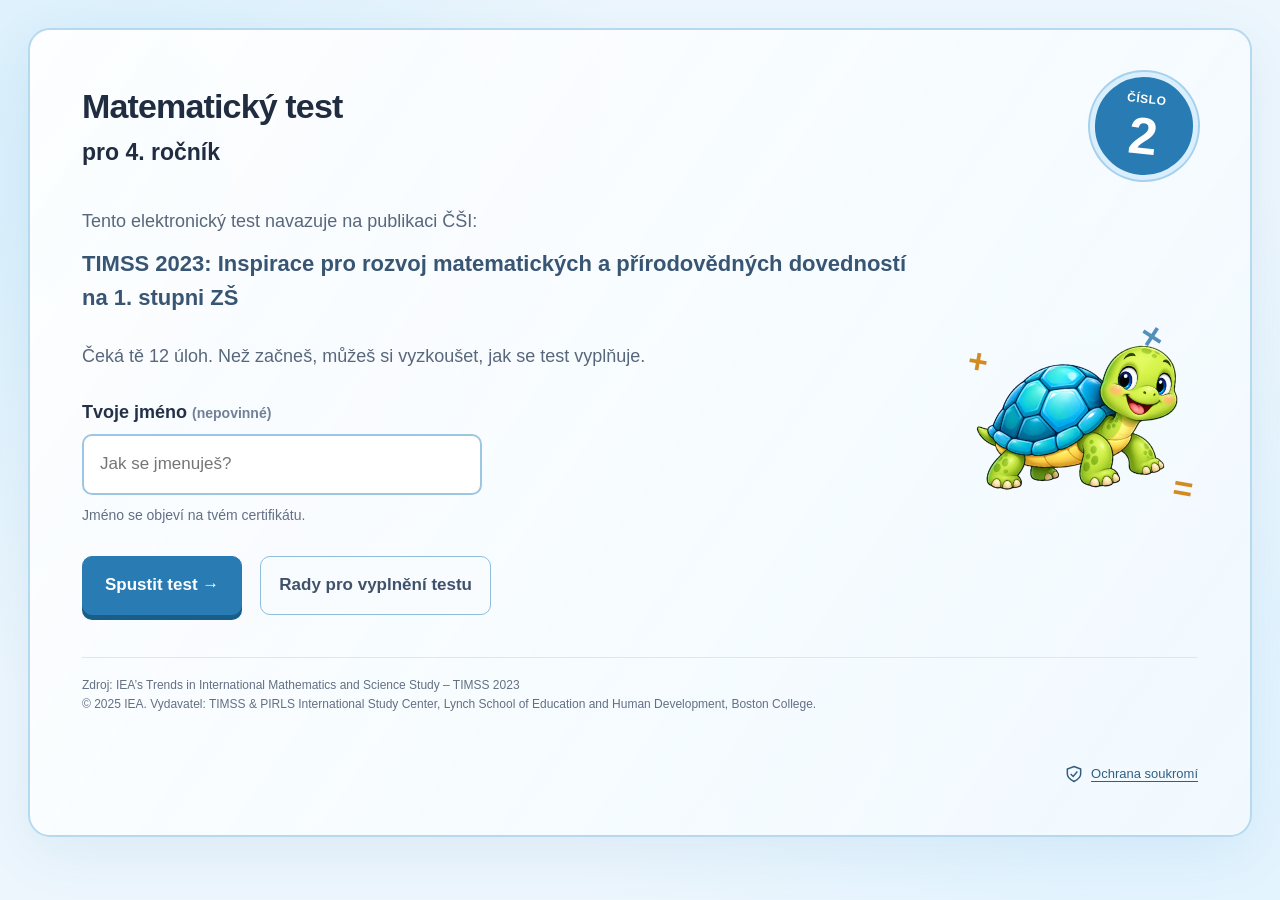
==== commit 9e015b11: "Připravit test 2 ve verzi 4 Společný trénink a vzhled podle testu 1 v14 se želvičkou. Zapracované př" ====
--- a/index.html
+++ b/index.html
@@ -1 +1 @@
-<!doctype html><html lang="cs"><head><meta charset="utf-8"><meta name="viewport" content="width=device-width,initial-scale=1"><title>Matematický test číslo 2 – úvod</title><link rel="stylesheet" href="common.css?v=2.1"><link rel="stylesheet" href="test.css?v=2.1"><link rel="stylesheet" href="v4.css?v=2.1"><link rel="stylesheet" href="v5.css?v=2.1"><link rel="stylesheet" href="v6.css?v=2.1"><link rel="stylesheet" href="v7.css?v=2.1"><link rel="stylesheet" href="test2.css?v=2.1"><link rel="stylesheet" href="v2.css?v=2.1"></head><body class="intro"><main class="start-card"><div class="intro-top"><div><h1>Matematický test<span class="grade-subtitle">pro 4. ročník</span></h1></div><span class="test-badge" aria-label="Test číslo 2"><span>ČÍSLO</span><strong>2</strong></span></div><div class="intro-content"><div><p class="intro-label">Tento elektronický test navazuje na publikaci ČŠI:</p><p class="publication-title">TIMSS 2023: Inspirace pro rozvoj matematických a přírodovědných dovedností na 1. stupni ZŠ</p><p class="lead">Čeká tě 12 úloh. Než začneš, můžeš si vyzkoušet, jak se test vyplňuje.</p><div class="name-entry"><label for="pupil-name">Tvoje jméno <span class="subtle">(nepovinné)</span></label><input id="pupil-name" type="text" maxlength="60" autocomplete="off" placeholder="Jak se jmenuješ?"><small>Jméno se objeví na tvém certifikátu.</small></div><div class="start-actions"><a class="primary" href="test.html">Spustit test →</a><a class="secondary" href="rady/index.html">Rady pro vyplnění testu</a></div></div><div class="intro-friend" aria-hidden="true"><span class="math-symbol symbol-plus">+</span><span class="math-symbol symbol-times">×</span><span class="math-symbol symbol-equals">=</span><img src="assets/zelvicka.png" alt=""></div></div><div class="source"><p>Zdroj: IEA’s Trends in International Mathematics and Science Study – TIMSS 2023<br>© 2025 IEA. Vydavatel: TIMSS &amp; PIRLS International Study Center, Lynch School of Education and Human Development, Boston College.</p></div></main><script src="profile.js?v=2.1"></script><script src="typography.js?v=2.1"></script></body></html>+<!doctype html><html lang="cs"><head><meta charset="utf-8"><meta name="viewport" content="width=device-width,initial-scale=1"><title>Matematický test číslo 2 – úvod</title><link rel="stylesheet" href="common.css?v=4"><link rel="stylesheet" href="test.css?v=4"><link rel="stylesheet" href="v4.css?v=4"><link rel="stylesheet" href="v5.css?v=4"><link rel="stylesheet" href="v6.css?v=4"><link rel="stylesheet" href="v7.css?v=4"><link rel="stylesheet" href="portfolio.css?v=4"><link rel="stylesheet" href="v8.css?v=4"><link rel="stylesheet" href="test-v4.css?v=4"></head><body class="intro"><main class="start-card"><div class="intro-top"><div><h1>Matematický test<span class="grade-subtitle">pro 4. ročník</span></h1></div><span class="test-badge" aria-label="Test číslo 2"><span>ČÍSLO</span><strong>2</strong></span></div><div class="intro-content"><div><p class="intro-label">Tento elektronický test navazuje na publikaci ČŠI:</p><p class="publication-title">TIMSS 2023: Inspirace pro rozvoj matematických a přírodovědných dovedností na 1. stupni ZŠ</p><p class="lead">Čeká tě 12 úloh. Než začneš, můžeš si vyzkoušet, jak se test vyplňuje.</p><div class="name-entry"><label for="pupil-name">Tvoje jméno <span class="subtle">(nepovinné)</span></label><input id="pupil-name" type="text" maxlength="60" autocomplete="off" placeholder="Jak se jmenuješ?"><small>Jméno se objeví na tvém certifikátu.</small></div><div class="start-actions"><a class="primary" href="test.html">Spustit test →</a><a class="secondary" href="rady/index.html">Rady pro vyplnění testu</a></div></div><div class="intro-friend" aria-hidden="true"><span class="math-symbol symbol-plus">+</span><span class="math-symbol symbol-times">×</span><span class="math-symbol symbol-equals">=</span><img src="assets/zelvicka.png" alt=""></div></div><div class="source"><p>Zdroj: IEA’s Trends in International Mathematics and Science Study – TIMSS 2023<br>© 2025 IEA. Vydavatel: TIMSS &amp; PIRLS International Study Center, Lynch School of Education and Human Development, Boston College.</p></div><div class="privacy-footer"><button type="button" class="privacy-link" id="privacy-open" aria-haspopup="dialog"><svg viewBox="0 0 24 24" aria-hidden="true"><path d="M12 3 20 6v6c0 5-8 9-8 9s-8-4-8-9V6Z" fill="none" stroke="currentColor" stroke-width="1.8"/><path d="m8 12 3 3 5-6" fill="none" stroke="currentColor" stroke-width="1.8"/></svg>Ochrana soukromí</button></div></main><dialog id="privacy-dialog" aria-labelledby="privacy-title"><button class="dialog-x" id="privacy-x" aria-label="Zavřít">×</button><h2 id="privacy-title">Tvé soukromí</h2><p>Jméno, odpovědi a výsledek testu se zpracovávají pouze ve tvém prohlížeči. Test je automaticky nikam neodesílá ani je nesbírá pro učitele.</p><p>Jméno zadávat nemusíš — můžeš použít i přezdívku. Pokud ho vyplníš, prohlížeč si ho dočasně pamatuje v této kartě. Při obnovení zavřené karty ho může obnovit.</p><p>Odpovědi a výsledek se trvale neukládají. Certifikát a přehled odpovědí si můžeš sám vytisknout nebo uložit. Tyto kopie ti zůstanou.</p><button class="primary" id="privacy-close">Rozumím</button></dialog><script src="privacy.js?v=4"></script><script src="profile.js?v=4"></script><script src="typography.js?v=4"></script></body></html>
--- a/common.css
+++ b/common.css
@@ -1,4 +1,4 @@
-:root{font-family:Arial,sans-serif;color:#233148;background:#f3f5fa;font-size:17px;--blue:#287bb3;--blue-dark:#185a86;--orange:#dd7b20;--unit:clamp(24px,3.1vw,42px)}*{box-sizing:border-box}body{margin:0;padding:0 28px 24px}button,input{font:inherit}button{cursor:pointer}button:disabled{cursor:not-allowed;opacity:.42}button:focus-visible,a:focus-visible,input:focus-visible,[tabindex]:focus-visible{outline:3px solid #e79523;outline-offset:4px}button{transition:background .15s,box-shadow .15s}button:hover:not(:disabled){filter:brightness(.96)}[hidden]{display:none!important}.masthead{max-width:1280px;margin:auto;min-height:92px;display:flex;align-items:center;justify-content:space-between;gap:16px}.brand{font-weight:750;color:#233148;text-decoration:none;font-size:21px;display:flex;gap:12px;align-items:center}.brand-mark{background:var(--blue);color:#fff;width:40px;height:40px;border-radius:12px;display:grid;place-items:center;font-size:27px}.practice{color:#637084;font-size:14px}.layout{max-width:1280px;margin:auto;display:grid;grid-template-columns:190px minmax(0,1fr);gap:24px}.rail-title{font-size:12px;letter-spacing:.1em;color:#788395;font-weight:bold}aside{padding:28px 12px}#steps{list-style:none;padding:0;margin:24px 0;display:grid;gap:12px}#steps button{display:flex;align-items:center;gap:12px;border:0;background:transparent;color:#667386;text-align:left;width:100%;padding:3px 0;font-size:14px;font-weight:bold}.circle{display:grid;place-items:center;flex-shrink:0;width:38px;height:38px;border:1px solid #cbd2df;background:#fff;border-radius:50%;font-size:16px}#steps button[aria-current=step]{color:var(--blue-dark)}#steps button[aria-current=step] .circle{background:var(--blue);border-color:var(--blue);color:white;box-shadow:0 0 0 5px #dceefb}.done .circle{background:#e8f4ee;border-color:#acd5be;color:#226342}.rail-note{font-size:13px;line-height:1.6;color:#788395;max-width:135px}.workspace{background:white;border:1px solid #dfe4ed;border-radius:22px;min-width:0;box-shadow:0 10px 40px #24324b08;overflow:hidden}main{min-height:570px;padding:44px 48px 36px;line-height:1.6}main:focus{outline:none}.eyebrow{color:var(--blue);font-size:13px;font-weight:bold;letter-spacing:.08em;text-transform:uppercase}h1{font-size:clamp(28px,3vw,37px);line-height:1.18;letter-spacing:-.025em;margin:12px 0 18px;color:#202c40}h2{font-size:21px;margin:8px 0 12px}p{margin:12px 0}.lead{font-size:19px;color:#58677b;max-width:670px}.welcome{display:grid;grid-template-columns:1.4fr 1fr;align-items:center;gap:20px;margin:24px 0}.welcome img{width:100%;max-width:290px;object-fit:contain}.welcome-list{padding-left:22px;color:#435168}.welcome-list li{padding:8px 0}.hint{background:#eef7fd;border-left:3px solid #80b9de;padding:14px 18px;border-radius:0 9px 9px 0;color:#355c77;font-size:15px;margin:22px 0}.exercise{border:1px solid #dce2eb;background:#fcfdff;border-radius:14px;padding:24px;margin-top:22px}.row{display:flex;gap:16px;align-items:center;flex-wrap:wrap}.clock{background:#25344c;color:white;padding:7px 14px;border-radius:8px;font:700 26px ui-monospace,monospace}.subtle{font-size:14px;color:#718096}.measure{width:calc(4 * var(--unit));height:20px;border-bottom:3px solid #287bb3;position:relative;margin:32px 0 16px 20px}.measure:before,.measure:after{content:'';position:absolute;bottom:-7px;height:12px;width:2px;background:#287bb3}.measure:before{left:0}.measure:after{right:0}.choice-group{display:grid;gap:12px;max-width:550px;border:0;padding:0;margin:18px 0}.choice-group legend{font-size:20px;font-weight:bold;padding-bottom:14px}.choice{cursor:pointer;border:2px solid #dce2eb;border-radius:10px;display:flex;gap:14px;align-items:center;padding:12px 16px;background:#fff}.choice:has(input:checked){border-color:var(--blue);background:#e6f3fc}.choice input{accent-color:var(--blue);width:20px;height:20px}.letter{font-weight:bold;color:var(--blue)}.primary,.secondary,.tool,.check{border-radius:10px;padding:11px 18px;border:1px solid #d7deea;background:#fff;color:#40516c;font-weight:bold}.primary,.check{background:var(--blue);border-color:var(--blue);color:white}.check{margin-top:16px}.secondary{background:white}.tool{font-size:14px;padding:10px 12px}.tool[aria-pressed=true]{background:#e4f2fc;border-color:#83b6d7;color:var(--blue-dark)}footer{border-top:1px solid #edf0f5;padding:20px 24px;display:flex;justify-content:space-between;gap:20px;background:#fafbfe;flex-wrap:wrap}.tools,.navigation{display:flex;gap:9px;align-items:center}.feedback{min-height:30px;margin:14px 0 0;font-weight:bold;font-size:15px;color:#3e7656}.feedback.error{color:#9b5618}.answer-wrap{display:flex;gap:15px;align-items:center;flex-wrap:wrap;margin:20px 0}.answer-box{min-width:150px;min-height:66px;border:2px solid #82b7d9;border-radius:10px;background:white;display:inline-flex;align-items:center;justify-content:center;padding:6px 12px}.answer-box:focus-within{border-color:var(--blue);box-shadow:0 0 0 3px #e4f2fc}.answer-box input{border:0;background:transparent;text-align:center;width:118px;font-size:26px;color:#24324b;outline:none;padding:5px}.answer-box input:focus{background:#edf7fe;border-radius:4px}.fraction{display:inline-flex;flex-direction:column;align-items:center;vertical-align:middle;font-size:23px;line-height:1.1;text-align:center;margin:0 5px}.fraction>span:first-child{border-bottom:2px solid currentColor;min-width:24px;padding:0 5px 4px}.fraction>span:last-child{padding-top:4px}.fraction-editor{display:flex;flex-direction:column}.fraction-editor input{height:37px;width:84px;font-size:23px;border-radius:0}.fraction-editor input:first-child{border-bottom:2px solid #27354b}.floating{position:fixed;z-index:20;border:1px solid #9abfd8;border-radius:13px;box-shadow:0 15px 40px #23314830;background:white}.floating-head{display:flex;justify-content:space-between;background:#e7f3fc;border-radius:13px 13px 0 0}.floating-head button{border:0;background:transparent;color:#245879;padding:10px;font-weight:bold;font-size:14px}.drag-handle{flex:1;text-align:left;cursor:move;touch-action:none}.floating-head>button:last-child{font-size:22px;padding:3px 13px}.keypad{width:270px;right:28px;top:220px}#pad-target{font-size:13px;margin:10px 15px;color:#657286}#keys{display:grid;grid-template-columns:repeat(4,1fr);gap:7px;padding:0 12px 12px}#keys button{border:1px solid #d4d9e4;background:#fafbfe;border-radius:8px;height:49px;font-size:24px;font-weight:bold;color:#2a3650}#keys button[data-key=ok]{grid-column:span 2;background:var(--blue);color:white;border-color:var(--blue)}#keys button[data-key=fraction]{font-size:20px}.ruler{width:calc(var(--unit) * 10.47619);left:36%;top:270px;background:#fffcf0eb;border-color:#d5b870}.ruler .floating-head{background:#fbefcc}.ruler .floating-head button{color:#685024}#ruler-body{transform-origin:center;touch-action:none;background:#fff3cde0;border:1px solid #d5b870;border-radius:4px}#ruler-scale{width:100%;display:block;overflow:visible}.ruler-controls{display:flex;align-items:center;gap:8px;padding:9px;background:#fffdf5;border-radius:0 0 13px 13px;font-size:12px}.ruler-controls label{display:flex;align-items:center;gap:6px;flex:1}.ruler-controls input{min-width:40px;width:100%;accent-color:#aa761c}.ruler-controls button{border:0;background:transparent;font-size:22px}.snail-exercise{margin-top:15px}.snail-line{position:relative;height:260px;max-width:670px;touch-action:pan-y}.track{position:absolute;left:4%;width:92%;top:108px;height:50px;overflow:visible}.drop-point{cursor:pointer}.drop-point .hit{fill:transparent}.drop-point:hover .hit,.drop-point:focus .hit{fill:#e4f2fc;stroke:#5e9fc9;stroke-width:2}.snail{position:absolute;width:96px;height:82px;border:2px solid transparent;border-radius:12px;background:transparent;touch-action:none;padding:0;cursor:grab;z-index:2;transform:translateX(-50%)}.snail img{height:64px;width:96px;object-fit:contain;pointer-events:none;display:block}.snail span{position:absolute;right:-3px;top:0;background:#fff;border:1px solid #c9cfda;border-radius:50%;width:25px;height:25px;display:grid;place-items:center;font-weight:bold;color:#25344c;font-size:14px}.snail.selected{border-color:#66a3cb;background:#eaf6ff66}.snail.dragging{cursor:grabbing;z-index:25;box-shadow:0 6px 25px #23314820}.snail[data-snail=S]{top:12px}.snail[data-snail=T]{top:173px}.star{color:#d89522}.drag-status{font-size:14px;color:#657286;min-height:22px}.finish-mark{display:grid;place-items:center;width:68px;height:68px;background:#e2f2fc;color:var(--blue);border-radius:50%;font-size:32px;margin:14px 0 22px}.summary-list{padding-left:23px;line-height:2}.sr-only{position:absolute;width:1px;height:1px;padding:0;margin:-1px;overflow:hidden;clip:rect(0,0,0,0);white-space:nowrap;border:0}@media(max-width:800px){body{padding:0 12px 16px}.masthead{min-height:80px}.practice{display:none}.layout{grid-template-columns:60px minmax(0,1fr);gap:8px}aside{padding:22px 5px}.rail-title,.rail-note,.step-name{display:none}#steps{margin:0;gap:17px}#steps button{justify-content:center}.circle{width:35px;height:35px}main{padding:26px 22px;min-height:540px}.welcome{grid-template-columns:1fr}.welcome img{max-width:180px;margin:auto}.welcome-list{font-size:16px}.lead{font-size:17px}footer{padding:14px;gap:12px}.tool span{display:none}.tool{font-size:23px;padding:7px 13px}.primary,.secondary{padding:10px 12px;font-size:15px}.exercise{padding:16px}.ruler{left:90px;top:220px}.keypad{right:10px;top:185px;width:246px}.snail{width:75px}.snail img{width:75px}.snail-line{height:270px}.brand{font-size:17px}.brand-mark{width:33px;height:33px}}@media(prefers-reduced-motion:reduce){*{transition:none!important}} 
+:root{font-family:Arial,sans-serif;color:#233148;background:#f3f5fa;font-size:17px;--blue:#287bb3;--blue-dark:#185a86;--orange:#dd7b20;--unit:clamp(24px,3.1vw,42px)}*{box-sizing:border-box}body{margin:0;padding:0 28px 24px}button,input{font:inherit}button{cursor:pointer}button:disabled{cursor:not-allowed;opacity:.42}button:focus-visible,a:focus-visible,input:focus-visible,[tabindex]:focus-visible{outline:3px solid #e79523;outline-offset:4px}button{transition:background .15s,box-shadow .15s}button:hover:not(:disabled){filter:brightness(.96)}[hidden]{display:none!important}.masthead{max-width:1280px;margin:auto;min-height:92px;display:flex;align-items:center;justify-content:space-between;gap:16px}.brand{font-weight:750;color:#233148;text-decoration:none;font-size:21px;display:flex;gap:12px;align-items:center}.brand-mark{background:var(--blue);color:#fff;width:40px;height:40px;border-radius:12px;display:grid;place-items:center;font-size:27px}.practice{color:#637084;font-size:14px}.layout{max-width:1280px;margin:auto;display:grid;grid-template-columns:190px minmax(0,1fr);gap:24px}.rail-title{font-size:12px;letter-spacing:.1em;color:#788395;font-weight:bold}aside{padding:28px 12px}#steps{list-style:none;padding:0;margin:24px 0;display:grid;gap:12px}#steps button{display:flex;align-items:center;gap:12px;border:0;background:transparent;color:#667386;text-align:left;width:100%;padding:3px 0;font-size:14px;font-weight:bold}.circle{display:grid;place-items:center;flex-shrink:0;width:38px;height:38px;border:1px solid #cbd2df;background:#fff;border-radius:50%;font-size:16px}#steps button[aria-current=step]{color:var(--blue-dark)}#steps button[aria-current=step] .circle{background:var(--blue);border-color:var(--blue);color:white;box-shadow:0 0 0 5px #dceefb}.done .circle{background:#e8f4ee;border-color:#acd5be;color:#226342}.rail-note{font-size:13px;line-height:1.6;color:#788395;max-width:135px}.workspace{background:white;border:1px solid #dfe4ed;border-radius:22px;min-width:0;box-shadow:0 10px 40px #24324b08;overflow:hidden}main{min-height:570px;padding:44px 48px 36px;line-height:1.6}main:focus{outline:none}.eyebrow{color:var(--blue);font-size:13px;font-weight:bold;letter-spacing:.08em;text-transform:uppercase}h1{font-size:clamp(28px,3vw,37px);line-height:1.18;letter-spacing:-.025em;margin:12px 0 18px;color:#202c40}h2{font-size:21px;margin:8px 0 12px}p{margin:12px 0}.lead{font-size:19px;color:#58677b;max-width:670px}.welcome{display:grid;grid-template-columns:1.4fr 1fr;align-items:center;gap:20px;margin:24px 0}.welcome img{width:100%;max-width:290px;object-fit:contain}.welcome-list{padding-left:22px;color:#435168}.welcome-list li{padding:8px 0}.hint{background:#eef7fd;border-left:3px solid #80b9de;padding:14px 18px;border-radius:0 9px 9px 0;color:#355c77;font-size:15px;margin:22px 0}.exercise{border:1px solid #dce2eb;background:#fcfdff;border-radius:14px;padding:24px;margin-top:22px}.row{display:flex;gap:16px;align-items:center;flex-wrap:wrap}.clock{background:#25344c;color:white;padding:7px 14px;border-radius:8px;font:700 26px ui-monospace,monospace}.subtle{font-size:14px;color:#718096}.measure{width:calc(4 * var(--unit));height:20px;border-bottom:3px solid #287bb3;position:relative;margin:32px 0 16px 20px}.measure:before,.measure:after{content:'';position:absolute;bottom:-7px;height:12px;width:2px;background:#287bb3}.measure:before{left:0}.measure:after{right:0}.choice-group{display:grid;gap:12px;max-width:550px;border:0;padding:0;margin:18px 0}.choice-group legend{font-size:20px;font-weight:bold;padding-bottom:14px}.choice{cursor:pointer;border:2px solid #dce2eb;border-radius:10px;display:flex;gap:14px;align-items:center;padding:12px 16px;background:#fff}.choice:has(input:checked){border-color:var(--blue);background:#e6f3fc}.choice input{accent-color:var(--blue);width:20px;height:20px}.letter{font-weight:bold;color:var(--blue)}.primary,.secondary,.tool,.check{border-radius:10px;padding:11px 18px;border:1px solid #d7deea;background:#fff;color:#40516c;font-weight:bold}.primary,.check{background:var(--blue);border-color:var(--blue);color:white}.check{margin-top:16px}.secondary{background:white}.tool{font-size:14px;padding:10px 12px}.tool[aria-pressed=true]{background:#e4f2fc;border-color:#83b6d7;color:var(--blue-dark)}footer{border-top:1px solid #edf0f5;padding:20px 24px;display:flex;justify-content:space-between;gap:20px;background:#fafbfe;flex-wrap:wrap}.tools,.navigation{display:flex;gap:9px;align-items:center}.feedback{min-height:30px;margin:14px 0 0;font-weight:bold;font-size:15px;color:#3e7656}.feedback.error{color:#9b5618}.answer-wrap{display:flex;gap:15px;align-items:center;flex-wrap:wrap;margin:20px 0}.answer-box{min-width:150px;min-height:66px;border:2px solid #82b7d9;border-radius:10px;background:white;display:inline-flex;align-items:center;justify-content:center;padding:6px 12px}.answer-box:focus-within{border-color:var(--blue);box-shadow:0 0 0 3px #e4f2fc}.answer-box input{border:0;background:transparent;text-align:center;width:118px;font-size:26px;color:#24324b;outline:none;padding:5px}.answer-box input:focus{background:#edf7fe;border-radius:4px}.fraction{display:inline-flex;flex-direction:column;align-items:center;vertical-align:middle;font-size:23px;line-height:1.1;text-align:center;margin:0 5px}.fraction>span:first-child{border-bottom:2px solid currentColor;min-width:24px;padding:0 5px 4px}.fraction>span:last-child{padding-top:4px}.fraction-editor{display:flex;flex-direction:column}.fraction-editor input{height:37px;width:84px;font-size:23px;border-radius:0}.fraction-editor input:first-child{border-bottom:2px solid #27354b}.floating{position:fixed;z-index:20;border:1px solid #9abfd8;border-radius:13px;box-shadow:0 15px 40px #23314830;background:white}.floating-head{display:flex;justify-content:space-between;background:#e7f3fc;border-radius:13px 13px 0 0}.floating-head button{border:0;background:transparent;color:#245879;padding:10px;font-weight:bold;font-size:14px}.drag-handle{flex:1;text-align:left;cursor:move;touch-action:none}.floating-head>button:last-child{font-size:22px;padding:3px 13px}.keypad{width:270px;right:28px;top:220px}#pad-target{font-size:13px;margin:10px 15px;color:#657286}#keys{display:grid;grid-template-columns:repeat(4,1fr);gap:7px;padding:0 12px 12px}#keys button{border:1px solid #d4d9e4;background:#fafbfe;border-radius:8px;height:49px;font-size:24px;font-weight:bold;color:#2a3650}#keys button[data-key=ok]{grid-column:span 2;background:var(--blue);color:white;border-color:var(--blue)}#keys button[data-key=fraction]{font-size:20px}.ruler{width:calc(var(--unit) * 10.47619);left:36%;top:270px;background:#fffcf0eb;border-color:#d5b870}.ruler .floating-head{background:#fbefcc}.ruler .floating-head button{color:#685024}#ruler-body{transform-origin:center;touch-action:none;background:#fff3cde0;border:1px solid #d5b870;border-radius:4px}#ruler-scale{width:100%;display:block;overflow:visible}.ruler-controls{display:flex;align-items:center;gap:8px;padding:9px;background:#fffdf5;border-radius:0 0 13px 13px;font-size:12px}.ruler-controls label{display:flex;align-items:center;gap:6px;flex:1}.ruler-controls input{min-width:40px;width:100%;accent-color:#aa761c}.ruler-controls button{border:0;background:transparent;font-size:22px}.star{color:#d89522}.drag-status{font-size:14px;color:#657286;min-height:22px}.finish-mark{display:grid;place-items:center;width:68px;height:68px;background:#e2f2fc;color:var(--blue);border-radius:50%;font-size:32px;margin:14px 0 22px}.summary-list{padding-left:23px;line-height:2}.sr-only{position:absolute;width:1px;height:1px;padding:0;margin:-1px;overflow:hidden;clip:rect(0,0,0,0);white-space:nowrap;border:0}@media(max-width:800px){body{padding:0 12px 16px}.masthead{min-height:80px}.practice{display:none}.layout{grid-template-columns:60px minmax(0,1fr);gap:8px}aside{padding:22px 5px}.rail-title,.rail-note,.step-name{display:none}#steps{margin:0;gap:17px}#steps button{justify-content:center}.circle{width:35px;height:35px}main{padding:26px 22px;min-height:540px}.welcome{grid-template-columns:1fr}.welcome img{max-width:180px;margin:auto}.welcome-list{font-size:16px}.lead{font-size:17px}footer{padding:14px;gap:12px}.tool span{display:none}.tool{font-size:23px;padding:7px 13px}.primary,.secondary{padding:10px 12px;font-size:15px}.exercise{padding:16px}.ruler{left:90px;top:220px}.keypad{right:10px;top:185px;width:246px}.brand{font-size:17px}.brand-mark{width:33px;height:33px}}@media(prefers-reduced-motion:reduce){*{transition:none!important}} 
 
 /* Pravítko je přímo nástroj, bez vnějšího panelu. */
 .ruler{background:#fff0b8e8;border:1px solid #c2a251;border-radius:5px;box-shadow:0 4px 12px #23314824;transform-origin:center;touch-action:none;user-select:none}
--- a/v4.css
+++ b/v4.css
@@ -1,9 +1,7 @@
 .name-entry{margin:20px 0}.name-entry label{display:block;font-weight:bold}.name-entry input{width:min(100%,340px);padding:11px 14px;border:2px solid #9cc6e2;border-radius:10px;margin-top:6px;background:#fff}.name-entry small{display:block;color:#637084;font-size:13px;margin-top:5px}
 .pad-help{font-size:12px;line-height:1.4;margin:2px 13px 12px;color:#40516c}.pad-help .fraction-icon{width:17px;height:24px}.pad-help .fraction-icon span{width:11px;height:7px}#keys button[data-key=clear]{font-size:12px;grid-column:span 2;height:34px}#keys button[data-key=ok]{grid-column:span 2}
-.track-snail.unplaced:not(.dragging) .snail-arrow{visibility:hidden}
-.snail-track{position:relative;width:100%;max-width:850px;margin:12px auto;aspect-ratio:560/340;user-select:none}.snail-track>svg{display:block;width:100%;height:100%;overflow:visible}.landing{fill:#eef8ff;stroke:#9ac4df;stroke-width:1;stroke-dasharray:3 3}.landing.T{fill:#fff5ec;stroke:#e3b48f}.landing.candidate{fill:#b4e1ff;stroke:#14639b;stroke-width:3;stroke-dasharray:none}.landing.T.candidate{fill:#ffd6b4;stroke:#b35d25}.landing-control{position:absolute;transform:translate(-50%,-50%);width:7.14%;height:20%;padding:0;border:0;border-radius:10px;background:transparent}.landing-control:hover,.landing-control:focus-visible{background:#70b8e433}.landing-control.T:hover,.landing-control.T:focus-visible{background:#e79b5033}.track-snail{position:absolute;transform:translate(-50%,-50%);width:9%;height:20%;border:0;border-radius:10px;padding:0;background:transparent;cursor:grab;touch-action:none;z-index:3}.track-snail img{width:100%;height:100%;object-fit:contain;pointer-events:none}.snail-letter{position:absolute;right:0;top:0;font-size:12px;font-weight:bold;background:white;border:1px solid #a9bfd0;border-radius:50%;width:18px;height:18px;display:grid;place-items:center}.track-snail.dragging{cursor:grabbing;z-index:4;filter:drop-shadow(0 3px 4px #2346)}.snail-arrow{position:absolute;width:40%;height:47%;left:30%;stroke:#287bb3;stroke-width:2.5;fill:none;pointer-events:none}.S .snail-arrow{top:100%}.T .snail-arrow{bottom:100%;stroke:#b6602f}.track-snail:disabled{opacity:1}.landing-control:disabled{opacity:1}
 .snail-help{display:flex;align-items:center;gap:12px;border:2px solid #94c7e7;border-radius:14px;background:#f0f9ff;color:#205477;padding:8px 18px;font-weight:bold;margin:20px 0}.snail-help img{width:75px;height:58px;object-fit:contain}.lesson-dialog{max-width:850px;width:calc(100% - 30px);max-height:90vh;overflow:auto}.lesson-close{float:right}.lesson-content{clear:both;line-height:1.55}.lesson-content h2{font-size:25px;color:#185a86}.lesson-content svg{max-width:100%;height:auto}.lesson-panels{display:grid;grid-template-columns:repeat(3,1fr);gap:12px}.lesson-card{border-radius:15px;padding:15px;background:#eef8ff;border:1px solid #c4e0f3;text-align:center}.lesson-card h3{font-size:17px;margin:5px 0}.lesson-card p{font-size:15px}.big-number{font-size:46px;letter-spacing:.12em;font-weight:bold;text-align:center}.hundreds{color:#9c4714;background:#ffdeb2;border-radius:8px;padding:2px 8px}.number-stones{display:flex;gap:8px;flex-wrap:wrap;margin:14px 0}.number-stones span{padding:10px;border:2px solid #d1d9e4;border-radius:14px;font-weight:bold;background:#fff}.number-stones .even{background:#ddf2e6;border-color:#82b89a;color:#1c5d38}.lesson-answer{padding:14px;background:#e7f4eb;border-radius:12px;color:#215739}.pairs{font-size:27px;letter-spacing:5px}.certificate{display:none}
-@media(max-width:650px){.lesson-panels{grid-template-columns:1fr}.lesson-card svg{max-height:140px}.snail-letter{font-size:10px;width:15px;height:15px}.snail-track{min-width:290px}.snail-help{font-size:14px}}
+@media(max-width:650px){.lesson-panels{grid-template-columns:1fr}.lesson-card svg{max-height:140px}.snail-help{font-size:14px}}
 @media print{
  @page{size:A4 portrait;margin:14mm}
  html,body{background:white!important;margin:0!important;padding:0!important;font-family:Arial,sans-serif;color:#233148}
--- a/v5.css
+++ b/v5.css
@@ -1,30 +1,24 @@
-/* Version 5: use available space without clipping content or shrinking controls. */
-@media screen {
- body{padding-bottom:16px}.masthead{min-height:64px}.layout{gap:20px}main,#question{min-height:0;padding:26px 32px;line-height:1.5}footer{padding:14px 22px;gap:12px}
- aside{padding-top:20px}.task-heading{margin:9px 0 14px}.test-note{margin:10px 0 0}
- .intro{padding:24px 22px}.start-card{padding:26px 36px;max-width:1100px}.start-card h1{font-size:34px;margin:0 0 5px}.intro-year{margin:0;color:#58677b;font-size:17px}.test-badge{width:94px;height:94px;border-width:5px}.test-badge strong{font-size:46px}.intro-content{grid-template-columns:minmax(0,1fr) 190px;gap:30px;margin-top:15px}.intro-label{font-size:15px;margin:0 0 6px}.publication-title{font-size:18px;font-weight:bold;line-height:1.45;margin:0 0 20px;color:#385674}.start-card .lead{font-size:17px;line-height:1.5;margin:0 0 16px}.name-entry{margin:16px 0}.name-entry label{font-size:16px}.name-entry input{padding:10px 12px}.start-actions{margin:20px 0 8px;gap:12px}.source{margin-top:20px;padding-top:12px;font-size:12px;line-height:1.55;color:#637084}.source p{margin:0}.intro-friend{padding-top:12px}
- .tutorial #content{padding:22px 30px}.tutorial h1{font-size:30px;margin:8px 0 12px}.tutorial .lead{font-size:17px;margin:10px 0;line-height:1.5}.tutorial .exercise{padding:16px 20px;margin-top:14px}.tutorial .hint{margin:14px 0 0;padding:10px 14px}.tutorial .check{margin-top:8px}.tutorial .feedback{margin:8px 0 0;min-height:24px}.tutorial .choice-group{grid-template-columns:repeat(2,minmax(0,1fr));max-width:none;gap:10px;margin:0 0 6px}.tutorial .choice-group legend{padding-bottom:12px}.tutorial .choice{min-height:48px;padding:10px 14px}.tutorial .answer-wrap{margin:12px 0}.tutorial .welcome{margin:14px 0}.tutorial .welcome img{max-width:210px}.tutorial .welcome-list li{padding:5px 0}.tutorial .summary-list{line-height:1.7}.tutorial .finish-mark{width:48px;height:48px;margin:10px 0;font-size:26px}
- .tutorial #content[data-step="4"] .exercise{max-width:540px}.tutorial #content[data-step="4"] .hint{font-size:15px;line-height:1.5}.tutorial #content[data-step="4"] .inline-key{padding:1px 6px}.tutorial #content[data-step="4"] .lead{max-width:720px}
- .tutorial #content[data-step="5"] .snail-track{max-width:455px;margin:0 auto}.tutorial .snail-exercise>p:first-child{margin:0}.tutorial .drag-status{margin:0;font-size:13px}.tutorial #content[data-step="5"] .exercise{padding:12px 18px}.tutorial #content[data-step="5"] .lead{margin:8px 0}.tutorial #content[data-step="5"] .subtle{line-height:1.4;margin:10px 0 0}.tutorial #content[data-step="5"] .check{margin-top:5px}
- #question[data-page="8"] .snail-track{max-width:560px;margin:0 auto}#question[data-page="8"] p{margin:10px 0}#question[data-page="8"] .subtle{line-height:1.4}
- .lesson-dialog{padding:20px 24px;max-height:calc(100dvh - 32px)}.lesson-close{position:sticky;top:0;z-index:2;background:#fff}.lesson-content{line-height:1.45}.lesson-content h2{margin:8px 0 12px}.lesson-content p{margin:10px 0}.lesson-answer{padding:12px}.lesson-panels .lesson-card{padding:12px}
- .juice-steps{display:grid;grid-template-columns:repeat(3,minmax(0,1fr));gap:16px;margin:18px 0}.juice-step{position:relative;background:#fff8e9;border:1px solid #edd19e;border-radius:14px;padding:12px;text-align:center}.juice-step:not(:last-child)::after{content:'→';position:absolute;right:-16px;top:48%;color:#866328;font-size:22px;z-index:1}.juice-step h3{font-size:17px;line-height:1.4;min-height:48px;margin:0 0 8px}.juice-equation{display:flex;align-items:center;justify-content:center;gap:4px;min-height:174px}.juice-jug{width:84px;flex:0 1 84px;min-width:0;height:160px!important}.juice-sign{font-size:24px;color:#936725}.juice-step p{font-size:15px}.juice-step .frac{font-size:21px}
-}
-@media screen and (min-width:1000px){
- #question[data-page="8"]{padding-top:22px;padding-bottom:18px}#question[data-page="8"] p{margin:6px 0}
- .test-page aside{padding-top:16px;padding-bottom:12px}.test-page #steps{gap:4px;margin:12px 0}.test-page .rail-note{margin-bottom:0}
- .angle-layout{display:grid;grid-template-columns:220px minmax(0,1fr);gap:22px;align-items:center}.angle-table{margin:8px 0}.angle-layout .angles{margin:10px auto}.angle-layout p{font-size:15px}
- .nets.options{grid-template-columns:repeat(2,minmax(0,1fr));max-width:670px;gap:10px}.nets .choice{padding:8px 12px}.nets img{max-height:145px;object-fit:contain}
- .snail-task-layout{display:grid;grid-template-columns:minmax(0,1.4fr) minmax(270px,1fr);align-items:center;gap:20px}.snail-task-layout>div{min-width:0}.snail-task-layout>div:last-child p{font-size:16px}.snail-task-layout>div:last-child p+p{margin-top:20px!important}
- .tutorial #content[data-step="4"] .exercise{display:grid;grid-template-columns:1fr 1fr;align-items:center;gap:8px 16px;max-width:600px}
- .tutorial #content[data-step="4"] .exercise h2{margin:0}.tutorial #content[data-step="4"] .exercise .answer-wrap{margin:0}.tutorial #content[data-step="4"] .exercise>p:not(.feedback){grid-column:1/-1;margin:2px 0}.tutorial #content[data-step="4"] .check{justify-self:start}.tutorial #content[data-step="4"] .feedback{font-size:14px}
- .tutorial #content[data-step="5"] .snail-exercise{display:grid;grid-template-columns:230px minmax(0,1fr);gap:8px 16px;align-items:center}
- .tutorial #content[data-step="5"] .snail-track{grid-column:2;grid-row:1/5;max-width:560px!important}.tutorial #content[data-step="5"] .snail-exercise>p:first-child{grid-column:1}.tutorial #content[data-step="5"] .drag-status{grid-column:1}.tutorial #content[data-step="5"] .check{grid-column:1;justify-self:start}.tutorial #content[data-step="5"] .feedback{grid-column:1;align-self:start}
-}
-@media screen and (min-width:1100px) and (max-height:780px){
- .masthead{min-height:56px}.tutorial #content{padding:18px 26px}.tutorial h1{font-size:28px}.tutorial .exercise{margin-top:10px}.tutorial .hint{margin-top:10px}.tutorial #content[data-step="5"] .snail-track{max-width:415px}.tutorial #content[data-step="5"] .feedback{margin-top:4px;min-height:22px}footer{padding:12px 20px}
-}
-@media screen and (max-width:800px){
- .intro{padding:16px 12px}.start-card{padding:22px}.start-card h1{font-size:28px}.intro-content{grid-template-columns:1fr}.intro-friend{display:none}.test-badge{width:80px;height:80px}.test-badge strong{font-size:38px}.start-actions{gap:12px}.start-actions a{flex:1;text-align:center}.masthead{min-height:64px}main,#question,.tutorial #content{padding:22px 18px}.tutorial h1{font-size:27px}.tutorial .choice-group{grid-template-columns:1fr}.tutorial .exercise{padding:14px}.tutorial #content[data-step="5"] .snail-track{min-width:0}.juice-steps{grid-template-columns:1fr}.juice-step h3{min-height:0}.juice-step:not(:last-child)::after{content:'↓';right:48%;top:auto;bottom:-21px}.juice-equation{min-height:155px}.lesson-dialog{padding:16px}.source{font-size:12px}.tutorial .welcome{grid-template-columns:1fr}.tutorial .welcome img{max-width:150px}
-}
-@media screen and (min-width:1000px) and (max-height:780px){.tutorial #content[data-step="5"] .snail-track{max-width:500px!important}}
+/* Version 5: use available space without clipping content or shrinking controls. */
+@media screen {
+ body{padding-bottom:16px}.masthead{min-height:64px}.layout{gap:20px}main,#question{min-height:0;padding:26px 32px;line-height:1.5}footer{padding:14px 22px;gap:12px}
+ aside{padding-top:20px}.task-heading{margin:9px 0 14px}.test-note{margin:10px 0 0}
+ .intro{padding:24px 22px}.start-card{padding:26px 36px;max-width:1100px}.start-card h1{font-size:34px;margin:0 0 5px}.intro-year{margin:0;color:#58677b;font-size:17px}.test-badge{width:94px;height:94px;border-width:5px}.test-badge strong{font-size:46px}.intro-content{grid-template-columns:minmax(0,1fr) 190px;gap:30px;margin-top:15px}.intro-label{font-size:15px;margin:0 0 6px}.publication-title{font-size:18px;font-weight:bold;line-height:1.45;margin:0 0 20px;color:#385674}.start-card .lead{font-size:17px;line-height:1.5;margin:0 0 16px}.name-entry{margin:16px 0}.name-entry label{font-size:16px}.name-entry input{padding:10px 12px}.start-actions{margin:20px 0 8px;gap:12px}.source{margin-top:20px;padding-top:12px;font-size:12px;line-height:1.55;color:#637084}.source p{margin:0}.intro-friend{padding-top:12px}
+ .tutorial #content{padding:22px 30px}.tutorial h1{font-size:30px;margin:8px 0 12px}.tutorial .lead{font-size:17px;margin:10px 0;line-height:1.5}.tutorial .exercise{padding:16px 20px;margin-top:14px}.tutorial .hint{margin:14px 0 0;padding:10px 14px}.tutorial .check{margin-top:8px}.tutorial .feedback{margin:8px 0 0;min-height:24px}.tutorial .choice-group{grid-template-columns:repeat(2,minmax(0,1fr));max-width:none;gap:10px;margin:0 0 6px}.tutorial .choice-group legend{padding-bottom:12px}.tutorial .choice{min-height:48px;padding:10px 14px}.tutorial .answer-wrap{margin:12px 0}.tutorial .welcome{margin:14px 0}.tutorial .welcome img{max-width:210px}.tutorial .welcome-list li{padding:5px 0}.tutorial .summary-list{line-height:1.7}.tutorial .finish-mark{width:48px;height:48px;margin:10px 0;font-size:26px}
+ .tutorial #content[data-step="4"] .exercise{max-width:540px}.tutorial #content[data-step="4"] .hint{font-size:15px;line-height:1.5}.tutorial #content[data-step="4"] .inline-key{padding:1px 6px}.tutorial #content[data-step="4"] .lead{max-width:720px}.tutorial .drag-status{margin:0;font-size:13px}.tutorial #content[data-step="5"] .exercise{padding:12px 18px}.tutorial #content[data-step="5"] .lead{margin:8px 0}.tutorial #content[data-step="5"] .subtle{line-height:1.4;margin:10px 0 0}.tutorial #content[data-step="5"] .check{margin-top:5px}
+ .lesson-dialog{padding:20px 24px;max-height:calc(100dvh - 32px)}.lesson-close{position:sticky;top:0;z-index:2;background:#fff}.lesson-content{line-height:1.45}.lesson-content h2{margin:8px 0 12px}.lesson-content p{margin:10px 0}.lesson-answer{padding:12px}.lesson-panels .lesson-card{padding:12px}
+ .juice-steps{display:grid;grid-template-columns:repeat(3,minmax(0,1fr));gap:16px;margin:18px 0}.juice-step{position:relative;background:#fff8e9;border:1px solid #edd19e;border-radius:14px;padding:12px;text-align:center}.juice-step:not(:last-child)::after{content:'→';position:absolute;right:-16px;top:48%;color:#866328;font-size:22px;z-index:1}.juice-step h3{font-size:17px;line-height:1.4;min-height:48px;margin:0 0 8px}.juice-equation{display:flex;align-items:center;justify-content:center;gap:4px;min-height:174px}.juice-jug{width:84px;flex:0 1 84px;min-width:0;height:160px!important}.juice-sign{font-size:24px;color:#936725}.juice-step p{font-size:15px}.juice-step .frac{font-size:21px}
+}
+@media screen and (min-width:1000px){
+ .test-page aside{padding-top:16px;padding-bottom:12px}.test-page #steps{gap:4px;margin:12px 0}.test-page .rail-note{margin-bottom:0}
+ .angle-layout{display:grid;grid-template-columns:220px minmax(0,1fr);gap:22px;align-items:center}.angle-table{margin:8px 0}.angle-layout .angles{margin:10px auto}.angle-layout p{font-size:15px}
+ .nets.options{grid-template-columns:repeat(2,minmax(0,1fr));max-width:670px;gap:10px}.nets .choice{padding:8px 12px}.nets img{max-height:145px;object-fit:contain}
+ .tutorial #content[data-step="4"] .exercise{display:grid;grid-template-columns:1fr 1fr;align-items:center;gap:8px 16px;max-width:600px}
+ .tutorial #content[data-step="4"] .exercise h2{margin:0}.tutorial #content[data-step="4"] .exercise .answer-wrap{margin:0}.tutorial #content[data-step="4"] .exercise>p:not(.feedback){grid-column:1/-1;margin:2px 0}.tutorial #content[data-step="4"] .check{justify-self:start}.tutorial #content[data-step="4"] .feedback{font-size:14px}.tutorial #content[data-step="5"] .drag-status{grid-column:1}.tutorial #content[data-step="5"] .check{grid-column:1;justify-self:start}.tutorial #content[data-step="5"] .feedback{grid-column:1;align-self:start}
+}
+@media screen and (min-width:1100px) and (max-height:780px){
+ .masthead{min-height:56px}.tutorial #content{padding:18px 26px}.tutorial h1{font-size:28px}.tutorial .exercise{margin-top:10px}.tutorial .hint{margin-top:10px}.tutorial #content[data-step="5"] .feedback{margin-top:4px;min-height:22px}footer{padding:12px 20px}
+}
+@media screen and (max-width:800px){
+ .intro{padding:16px 12px}.start-card{padding:22px}.start-card h1{font-size:28px}.intro-content{grid-template-columns:1fr}.intro-friend{display:none}.test-badge{width:80px;height:80px}.test-badge strong{font-size:38px}.start-actions{gap:12px}.start-actions a{flex:1;text-align:center}.masthead{min-height:64px}main,#question,.tutorial #content{padding:22px 18px}.tutorial h1{font-size:27px}.tutorial .choice-group{grid-template-columns:1fr}.tutorial .exercise{padding:14px}.juice-steps{grid-template-columns:1fr}.juice-step h3{min-height:0}.juice-step:not(:last-child)::after{content:'↓';right:48%;top:auto;bottom:-21px}.juice-equation{min-height:155px}.lesson-dialog{padding:16px}.source{font-size:12px}.tutorial .welcome{grid-template-columns:1fr}.tutorial .welcome img{max-width:150px}
+}
+
--- a/v6.css
+++ b/v6.css
@@ -1,11 +1,9 @@
-/* Comfortable reading and large targets take priority over avoiding scrolling. */
-@media screen{
- .intro{padding:28px}.start-card{max-width:1240px;min-height:min(800px,calc(100vh - 56px));padding:42px 52px;display:flex;flex-direction:column;justify-content:space-between;gap:26px;line-height:1.7}.start-card h1{font-size:34px;line-height:1.3;margin:0}.intro-content{grid-template-columns:minmax(0,1fr) 240px;gap:50px;margin:0}.intro-label,.publication-title,.start-card .lead,.name-entry label{font-size:18px;line-height:1.7}.intro-label{margin:0 0 10px}.publication-title{margin:0 0 26px}.start-card .lead{margin:0 0 26px}.name-entry{margin:24px 0}.name-entry input{padding:14px 16px;width:min(100%,400px)}.name-entry small{font-size:14px;margin-top:9px}.start-actions{margin:28px 0 8px;gap:18px}.source{margin-top:8px;padding-top:18px;line-height:1.65}.test-badge{width:108px;height:108px}.test-badge strong{font-size:52px}
- .tutorial .choice-group{grid-template-columns:1fr;max-width:620px;gap:10px}.tutorial .choice{min-height:52px}.tutorial #content[data-step="5"] .snail-exercise{display:block;padding:24px}.tutorial #content[data-step="5"] .snail-track,#question[data-page="8"] .snail-track{max-width:950px!important;min-width:0;margin:20px auto}.tutorial #content[data-step="5"] .lead{font-size:18px;max-width:900px;line-height:1.6}.tutorial #content[data-step="5"] .snail-exercise>p:first-child{font-size:18px;line-height:1.8}.tutorial #content[data-step="5"] .drag-status{font-size:15px;margin:14px 0}.tutorial #content[data-step="5"] .check{margin-top:12px}.tutorial #content[data-step="5"] .feedback{margin:14px 0;min-height:24px}
- .snail-track{aspect-ratio:650/340}.landing-control{width:6.15385%}.track-snail{width:7.69231%;overflow:visible}.track-snail img{transform:scale(1.5)}.snail-letter{right:-3px;top:-3px;font-size:15px;width:22px;height:22px}.snail-arrow{z-index:-1}
- .snail-task-layout{display:flex;flex-direction:column;align-items:stretch;gap:14px}.snail-instructions{order:0}.snail-task-board{order:1;min-width:0}#question[data-page="8"] .snail-instructions p{font-size:18px;line-height:1.7;margin:18px 0!important}#question[data-page="8"] .snail-task-board p{font-size:15px;margin:14px 0}#question[data-page="8"]{padding:30px 34px}.snail-task-layout>div:last-child p+p{margin-top:14px!important}
- .journey-card{padding:18px 20px;margin:20px 0;border:1px solid #a6cee6;border-radius:16px;background:#f2f9ff}.journey-card.orange{border-color:#e7bb98;background:#fff7ed}.journey-card h3{font-size:20px;color:#185a86;margin:0 0 10px}.journey-card.orange h3{color:#98501e}.journey-card .journey-svg{display:block;width:100%;max-width:760px;margin:8px auto}.journey-card p{font-size:17px;line-height:1.6}.journey-card .lesson-answer{margin-bottom:0}.journey-card.orange .lesson-answer{background:#ffead2;color:#81431b}
-}
-@media screen and (min-width:1200px){.test-page:has(#question[data-page="8"]) .layout{max-width:1640px;grid-template-columns:150px minmax(0,1fr)}.snail-task-layout{display:grid;grid-template-columns:270px minmax(0,1fr);gap:24px;align-items:start}.snail-instructions{grid-column:1}.snail-task-board{grid-column:2}}
-@media screen and (max-width:800px){.intro{padding:16px}.start-card{padding:26px;min-height:0;gap:24px}.start-card h1{font-size:27px}.test-badge{width:82px;height:82px}.test-badge strong{font-size:40px}.intro-content{grid-template-columns:1fr}.intro-label,.publication-title,.start-card .lead,.name-entry label{font-size:17px}.start-actions{gap:14px}.start-actions a{flex-basis:100%}.tutorial #content[data-step="5"] .snail-exercise{padding:14px}.snail-letter{font-size:11px;width:17px;height:17px}#question[data-page="8"]{padding:24px 18px}.journey-card{padding:14px 10px}.journey-card p{font-size:16px}.journey-card h3{font-size:18px}}
+/* Comfortable reading and large targets take priority over avoiding scrolling. */
+@media screen{
+ .intro{padding:28px}.start-card{max-width:1240px;min-height:min(800px,calc(100vh - 56px));padding:42px 52px;display:flex;flex-direction:column;justify-content:space-between;gap:26px;line-height:1.7}.start-card h1{font-size:34px;line-height:1.3;margin:0}.intro-content{grid-template-columns:minmax(0,1fr) 240px;gap:50px;margin:0}.intro-label,.publication-title,.start-card .lead,.name-entry label{font-size:18px;line-height:1.7}.intro-label{margin:0 0 10px}.publication-title{margin:0 0 26px}.start-card .lead{margin:0 0 26px}.name-entry{margin:24px 0}.name-entry input{padding:14px 16px;width:min(100%,400px)}.name-entry small{font-size:14px;margin-top:9px}.start-actions{margin:28px 0 8px;gap:18px}.source{margin-top:8px;padding-top:18px;line-height:1.65}.test-badge{width:108px;height:108px}.test-badge strong{font-size:52px}
+ .tutorial .choice-group{grid-template-columns:1fr;max-width:620px;gap:10px}.tutorial .choice{min-height:52px}.tutorial #content[data-step="5"] .lead{font-size:18px;max-width:900px;line-height:1.6}.tutorial #content[data-step="5"] .drag-status{font-size:15px;margin:14px 0}.tutorial #content[data-step="5"] .check{margin-top:12px}.tutorial #content[data-step="5"] .feedback{margin:14px 0;min-height:24px}
+ .journey-card{padding:18px 20px;margin:20px 0;border:1px solid #a6cee6;border-radius:16px;background:#f2f9ff}.journey-card.orange{border-color:#e7bb98;background:#fff7ed}.journey-card h3{font-size:20px;color:#185a86;margin:0 0 10px}.journey-card.orange h3{color:#98501e}.journey-card .journey-svg{display:block;width:100%;max-width:760px;margin:8px auto}.journey-card p{font-size:17px;line-height:1.6}.journey-card .lesson-answer{margin-bottom:0}.journey-card.orange .lesson-answer{background:#ffead2;color:#81431b}
+}
 
+@media screen and (max-width:800px){.intro{padding:16px}.start-card{padding:26px;min-height:0;gap:24px}.start-card h1{font-size:27px}.test-badge{width:82px;height:82px}.test-badge strong{font-size:40px}.intro-content{grid-template-columns:1fr}.intro-label,.publication-title,.start-card .lead,.name-entry label{font-size:17px}.start-actions{gap:14px}.start-actions a{flex-basis:100%}.journey-card{padding:14px 10px}.journey-card p{font-size:16px}.journey-card h3{font-size:18px}}
+
--- a/v7.css
+++ b/v7.css
@@ -1,8 +1,8 @@
-@media screen {
-  .start-card h1 .grade-subtitle {display:block;font-size:23px;line-height:1.4;margin-top:8px;font-weight:600;letter-spacing:0}
-  .start-card .publication-title {font-size:22px;line-height:1.55}
-}
-@media screen and (max-width:800px) {
-  .start-card h1 .grade-subtitle {font-size:20px}
-  .start-card .publication-title {font-size:20px}
-}
+@media screen {
+  .start-card h1 .grade-subtitle {display:block;font-size:23px;line-height:1.4;margin-top:8px;font-weight:600;letter-spacing:0}
+  .start-card .publication-title {font-size:22px;line-height:1.55}
+}
+@media screen and (max-width:800px) {
+  .start-card h1 .grade-subtitle {font-size:20px}
+  .start-card .publication-title {font-size:20px}
+}
--- a/portfolio.css
+++ b/portfolio.css
@@ -0,0 +1,71 @@
+body.portfolio-preview{padding:24px;background:#eaf3fa}
+.portfolio-preview>*:not(#portfolio):not(#portfolio-tools){display:none!important}
+#portfolio-tools{max-width:210mm;margin:0 auto 20px}
+#portfolio-tools button{margin:0 10px 10px 0}
+.portfolio{display:none}
+.portfolio-preview .portfolio{display:block;background:white;color:#233148;max-width:210mm;margin:auto;padding:14mm;box-shadow:0 8px 35px #1c507b1a;font-size:14px;line-height:1.45}
+.portfolio-header{border-bottom:2px solid #287bb3;padding-bottom:14px;margin-bottom:18px}
+.portfolio h1{font-size:25px;margin:10px 0}.portfolio h2{font-size:19px;line-height:1.3;margin:0}
+.portfolio-task{border-bottom:1px solid #cedbe5;padding:15px 0 21px;break-inside:avoid;page-break-inside:avoid}
+.portfolio-task-head{display:flex;align-items:flex-start;justify-content:space-between;gap:15px;margin-bottom:12px}
+.portfolio-question p{margin:9px 0}.portfolio .original-figure{max-height:95mm;margin:12px auto}
+.portfolio .options{gap:6px;margin:12px 0}.portfolio .choice{padding:8px 10px;min-height:0;flex-wrap:wrap;gap:8px;border:1px solid #b8c6d1;cursor:default}
+.portfolio .choice>span:nth-child(3){flex:1;min-width:80px}
+.portfolio .bubble{width:25px;height:25px;flex-basis:25px;font-size:15px}
+.portfolio .multi-choice>.bubble{flex:0 0 25px;min-width:25px}
+.portfolio .multi-choice>span:nth-of-type(3){flex:1;min-width:80px}
+.portfolio-choice-mark{font-size:18px;line-height:1;min-width:18px}
+.portfolio-selected{border:2px solid #287bb3!important;background:#eff7fc}
+.portfolio-mark{font-size:12px;line-height:1.25;font-weight:bold;display:block;white-space:normal}
+.portfolio .choice>.portfolio-mark{flex-basis:100%;padding-left:43px}
+.portfolio-mark.correct{color:#226342}.portfolio-mark.incorrect{color:#a04428}.portfolio-mark.missing{color:#5c6470}
+.portfolio .answer-wrap{gap:8px;margin:12px 0}.portfolio .answer-box{min-width:72px;padding:6px 10px}
+.portfolio-number{font-weight:bold;font-size:20px;min-width:45px;text-align:center;display:block}
+.portfolio .fraction-editor{display:grid;grid-template-columns:1fr;min-width:60px;text-align:center}
+.portfolio .fraction-editor .portfolio-number:first-child{border-bottom:2px solid #233148}
+.portfolio .select-answer{gap:5px}.portfolio-dropdown{padding:6px 10px;border:1px solid #91abc0;border-radius:5px;display:inline-block;font-weight:bold}
+.portfolio .table-scroll{overflow:visible}
+.portfolio .shape-table{min-width:0;table-layout:fixed}
+.portfolio .shape-table th:first-child{width:30%}
+.portfolio .shape-table th,.portfolio .shape-table td,.portfolio .animal-table th,.portfolio .animal-table td,.portfolio .game-table th,.portfolio .game-table td{padding:6px;font-size:12px}
+.portfolio .matrix-choice{padding:2px;gap:3px;cursor:default}
+.portfolio .shape-table .bubble{width:21px;height:21px;flex-basis:21px;font-size:13px}
+.portfolio .animal-table th img{width:45px;height:45px}
+.portfolio .animal-table .answer-box{width:70px;min-width:60px}
+.portfolio .animal-table .answer-wrap{flex-direction:column;align-items:center;gap:3px}
+.portfolio .tile-rows{gap:12px;margin:14px 0}
+.portfolio .tile-row{font-size:18px;gap:10px}
+.portfolio .tile-drop{min-width:85px;min-height:65px;font-size:25px}
+.portfolio .tile-drop .portfolio-mark{margin:5px 4px;font-size:11px}
+.portfolio .drawing-board{max-width:110mm;margin:12px auto}
+.portfolio .drawing-area{min-width:0}.portfolio-grid-note{font-size:12px;color:#355c77}
+.portfolio-source{font-size:10px;color:#5f6c78;margin-top:18px}
+@media screen and (max-width:900px){
+ .practice-demo{grid-template-columns:1fr}.practice-demo .practice-coach{display:flex}
+ .result-numbers strong{font-size:36px}
+}
+@media screen and (max-width:600px){
+ .simple-card-board .tile-pool,.practice-tile-targets{grid-template-columns:repeat(3,minmax(52px,80px));gap:10px;width:100%}
+ .practice-tile-targets .tile-drop{width:100%;min-width:52px;min-height:80px}
+ .simple-card-board .tile-card,.simple-card-board .tile-placeholder{height:80px}
+ .practice-coach img{width:70px}.practice-coach p{font-size:15px;padding:12px}
+ .result-numbers{gap:20px}.result-numbers strong{font-size:34px}
+ .portfolio-preview .portfolio{padding:20px 14px}
+ .portfolio-task-head{flex-direction:column;gap:7px}
+ .portfolio .table-scroll{overflow:auto}
+}
+@media print{
+ @page{size:A4 portrait;margin:14mm}
+ body.portfolio-preview{padding:0!important;background:white!important}
+ body.portfolio-preview>*:not(#portfolio){display:none!important}
+ body.portfolio-preview>#portfolio{display:block!important;max-width:none;width:auto;margin:0;padding:0;box-shadow:none;min-height:0;overflow:visible;font-size:11pt;line-height:1.35}
+ body.portfolio-preview>#certificate{display:none!important}
+ .portfolio h1{font-size:19pt}.portfolio h2{font-size:14pt}
+ .portfolio-task-head{break-after:avoid}.portfolio .choice,.portfolio tr,.portfolio .answer-wrap{break-inside:avoid}
+ .portfolio .status{font-size:9pt;white-space:normal}
+ .portfolio .original-figure{max-height:82mm}.portfolio .drawing-board{max-width:95mm}
+ .portfolio .table-scroll{overflow:visible}
+ .portfolio .portfolio-mark{display:block!important}
+ .portfolio .bubble{border-width:1px}.portfolio-selected{border-color:#233148!important}
+ .portfolio *{print-color-adjust:exact;-webkit-print-color-adjust:exact}
+}
--- a/v8.css
+++ b/v8.css
@@ -0,0 +1,108 @@
+/* Version 8: readable hierarchy, common tutorial and static portfolio. */
+/* Version 9: a scroll lesson without reducing the drawing area. */
+.tutorial .scroll-coach{display:flex;align-items:center;gap:16px;padding:12px 18px;margin:16px 0;border:2px solid #81b7d8;border-radius:14px;background:#eef8ff;max-width:640px}
+.tutorial .scroll-coach[hidden],.tutorial .scroll-cue[hidden]{display:none}
+.tutorial .scroll-coach img{width:76px;height:64px;object-fit:contain;flex-shrink:0}
+.tutorial .scroll-coach p{margin:0;font-size:17px;line-height:1.5}
+.tutorial .scroll-cue{position:fixed;right:20px;bottom:12px;z-index:15;background:#185f8c;color:#fff;border:2px solid #fff;border-radius:24px;padding:10px 18px;font:700 16px Arial,sans-serif;box-shadow:0 3px 14px #16395440;cursor:pointer}
+.tutorial .scroll-cue:focus-visible{outline:3px solid #e5a121;outline-offset:3px}
+@media(max-width:650px){.tutorial .scroll-coach{gap:10px;padding:10px}.tutorial .scroll-coach img{width:56px;height:52px}.tutorial .scroll-coach p{font-size:16px}}
+@media print{.scroll-cue,.scroll-coach{display:none!important}}
+.question-header{margin-bottom:26px}
+.result-numbers{display:flex;align-items:center;gap:52px;text-align:center}
+.result-numbers strong{display:block;color:#287bb3;white-space:nowrap;line-height:1.15}
+.result-numbers .score-points strong{font-size:48px}
+.result-numbers .score-percent strong{font-size:28px}
+.result-numbers span{display:block;font-size:14px;color:#55687a;margin-top:6px}
+.result-time{text-align:right;color:#55687a;margin:8px 0 14px}
+.cert-stats{gap:24mm;align-items:center}
+.cert-stats>div:first-child strong{font-size:30pt}
+.cert-stats>div:last-child strong{font-size:21pt}
+.portfolio .portfolio-name{font-size:23px;margin:20px 0;overflow-wrap:anywhere}
+.portfolio .portfolio-task{break-inside:auto;page-break-inside:auto}
+.portfolio .portfolio-task-head{break-after:avoid}
+.portfolio .portfolio-question{break-before:avoid}
+.portfolio .figure{max-width:100%;max-height:75mm}
+.portfolio .angle-layout{display:block}
+.portfolio .angles{width:140px;margin:12px 0}
+.portfolio .angle-table{font-size:12px;table-layout:fixed;break-inside:avoid}
+.portfolio .angle-table th,.portfolio .angle-table td{padding:4px}
+.portfolio .angle-table .choice{display:flex;justify-content:center;padding:5px;min-height:0}
+.portfolio .angle-table .choice>.portfolio-mark{padding-left:0}
+.portfolio .nets{max-width:none;display:grid;grid-template-columns:1fr;gap:8px}
+.portfolio .nets .choice{break-inside:avoid}
+.portfolio .nets img{width:160px}
+.portfolio .portfolio-written{white-space:pre-wrap;border:1px solid #c5d4e2;border-radius:6px;padding:12px;overflow-wrap:anywhere}
+.portfolio .portfolio-number{white-space:pre-wrap;overflow-wrap:anywhere}
+.portfolio .answer-wrap{break-inside:avoid}
+.privacy-footer{display:flex;justify-content:flex-end;margin-top:14px}
+.privacy-link{display:inline-flex;align-items:center;gap:7px;border:0;background:none;color:#315f80;font:inherit;font-size:13px;padding:8px 0;text-decoration:underline;text-underline-offset:3px;cursor:pointer}
+.privacy-link svg{width:20px;height:20px}
+#privacy-dialog,#exit-dialog{width:min(560px,calc(100% - 32px));max-height:85vh;overflow:auto;line-height:1.6}
+#privacy-dialog h2,#exit-dialog h2{font-size:24px;color:#185a86;padding-right:20px}
+.dialog-x{position:absolute;top:10px;right:12px;border:0;background:none;font-size:27px;color:#315f80;cursor:pointer}
+#exit-dialog .row{margin-top:28px;gap:14px;display:flex;flex-wrap:wrap}
+.tutorial #content .tutorial-finish-actions{margin-top:38px;padding-top:12px;gap:16px;display:flex;flex-wrap:wrap}
+.tutorial #content .tutorial-finish-actions>*{padding:13px 18px}
+.tutorial .frac{display:inline-flex;flex-direction:column;vertical-align:middle;text-align:center;line-height:1.2;font-size:26px;margin:0 8px}
+.tutorial .frac>span:first-child{border-bottom:2px solid;padding-bottom:3px}
+.tutorial .frac>span:last-child{padding-top:3px}
+.tutorial .fraction-task{font-size:22px}
+.tutorial #content[data-step="3"] .exercise{max-width:none}
+.tutorial #content .fraction-icon{display:inline-flex;vertical-align:middle;margin:0 5px}
+.calculation{padding:12px 20px;background:#f0f8fe;border-radius:12px;font-size:22px}
+.calculation p{line-height:1.6}
+@media(max-width:650px){
+ .result-numbers{gap:34px}.result-numbers .score-points strong{font-size:40px}.result-numbers .score-percent strong{font-size:25px}
+ .result-time{text-align:left}.cert-stats{gap:12mm}
+ .portfolio .nets{grid-template-columns:1fr}
+ .tutorial #content .tutorial-finish-actions{flex-direction:column;align-items:stretch}
+}
+@media print{
+ body.portfolio-preview #portfolio{display:block!important;overflow:visible!important}
+ .portfolio .portfolio-name{font-size:17pt}
+ .portfolio .figure{break-inside:avoid}
+ .portfolio .portfolio-task{margin-bottom:7mm}
+ .portfolio .nets{grid-template-columns:1fr}
+ .cert-stats{gap:24mm}
+ .cert-stats>div:first-child strong{font-size:30pt}
+ .cert-stats>div:last-child strong{font-size:21pt}
+}
+
+/* Verze 12: stručnější rady, oba průvodci kreslením zarovnaní doprava. */
+.tutorial #content[data-step="5"] .scroll-coach,
+.tutorial #content[data-step="5"] .exercise > .practice-coach {
+  width: min(100%, 460px);
+  max-width: 460px;
+  margin-left: auto;
+  margin-right: 0;
+}
+.tutorial #content[data-step="5"] .practice-coach p {margin:0}
+
+/* Verze 13: kreslení a průvodci vedle sebe, s volným prostorem mezi nimi. */
+.tutorial .drawing-intro {display:grid;grid-template-columns:minmax(0,1fr) 300px;gap:32px;align-items:start;margin-bottom:24px}
+.tutorial #content[data-step="5"] .drawing-intro .scroll-coach {width:100%;max-width:none;margin:0;gap:12px;padding:14px}
+.tutorial .drawing-intro-text h1 {margin-top:0}
+.tutorial #content[data-step="5"] .drawing-intro-text .lead {margin-bottom:0}
+.tutorial .drawing-practice-layout {display:grid;grid-template-columns:minmax(586px,1fr) minmax(240px,280px);gap:32px;align-items:start}
+.tutorial .drawing-practice-canvas {min-width:0}
+.tutorial .drawing-practice-canvas .drawing-board {margin:0;max-width:586px}
+.tutorial .drawing-practice-layout > .practice-coach {display:block;margin:16px 0 0;max-width:none}
+.tutorial .drawing-practice-layout > .practice-coach img {display:block;width:84px;margin:0 auto 16px}
+.tutorial .drawing-practice-layout > .practice-coach p {margin:0;line-height:1.6}
+@media screen and (max-width:1200px) {
+ .tutorial .drawing-practice-layout {grid-template-columns:minmax(0,1fr)}
+ .tutorial .drawing-practice-layout > .practice-coach {display:flex;gap:16px;max-width:460px;margin:0 0 0 auto}
+ .tutorial .drawing-practice-layout > .practice-coach img {margin:0;width:84px}
+}
+@media screen and (max-width:850px) {
+ .tutorial .drawing-intro {grid-template-columns:minmax(0,1fr);gap:24px}
+ .tutorial #content[data-step="5"] .drawing-intro .scroll-coach {max-width:460px;margin-left:auto}
+}
+@media screen and (max-width:600px) {
+ .tutorial .drawing-practice-layout > .practice-coach {display:block}
+ .tutorial .drawing-practice-layout > .practice-coach img {margin:0 auto 16px}
+}
+
+/* Průhledné ilustrace zvířat. */
+.animal-choice .practice-animal{display:block;width:84px;height:58px;overflow:visible}
--- a/test-v4.css
+++ b/test-v4.css
@@ -0,0 +1,9 @@
+/* Adaptation for test 2. Shared tutorial and interface come from test 1 v14. */
+.test-page .task-heading{font-size:28px;margin:0}
+.test-page .question-header{margin-bottom:4px}
+.test-page .task-position{margin:0 0 24px}
+.intro-friend img{object-fit:contain}
+.turtle-help img{object-fit:contain}
+.portfolio .portfolio-name b{font-size:inherit}
+.portfolio .portfolio-task-head h2{font-size:20px}
+@media print{.portfolio .portfolio-task-head h2{font-size:14pt}}
